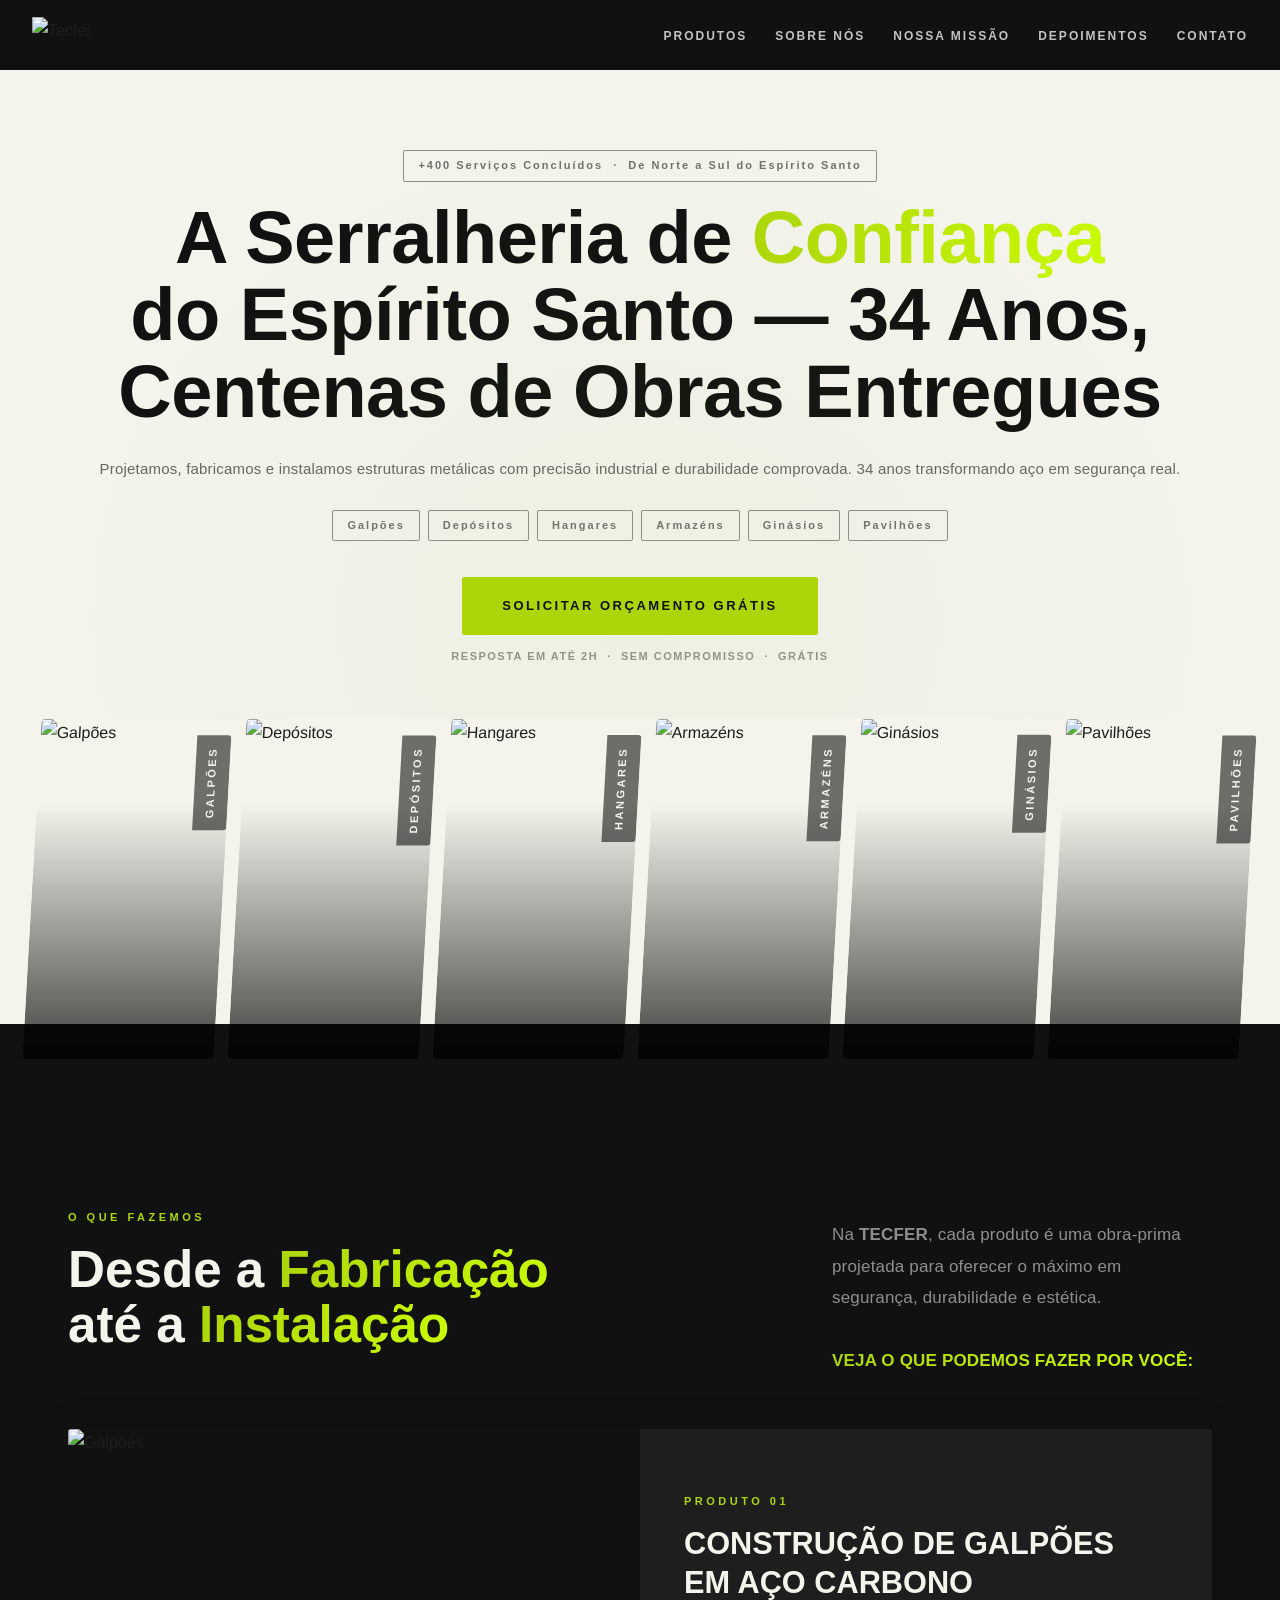
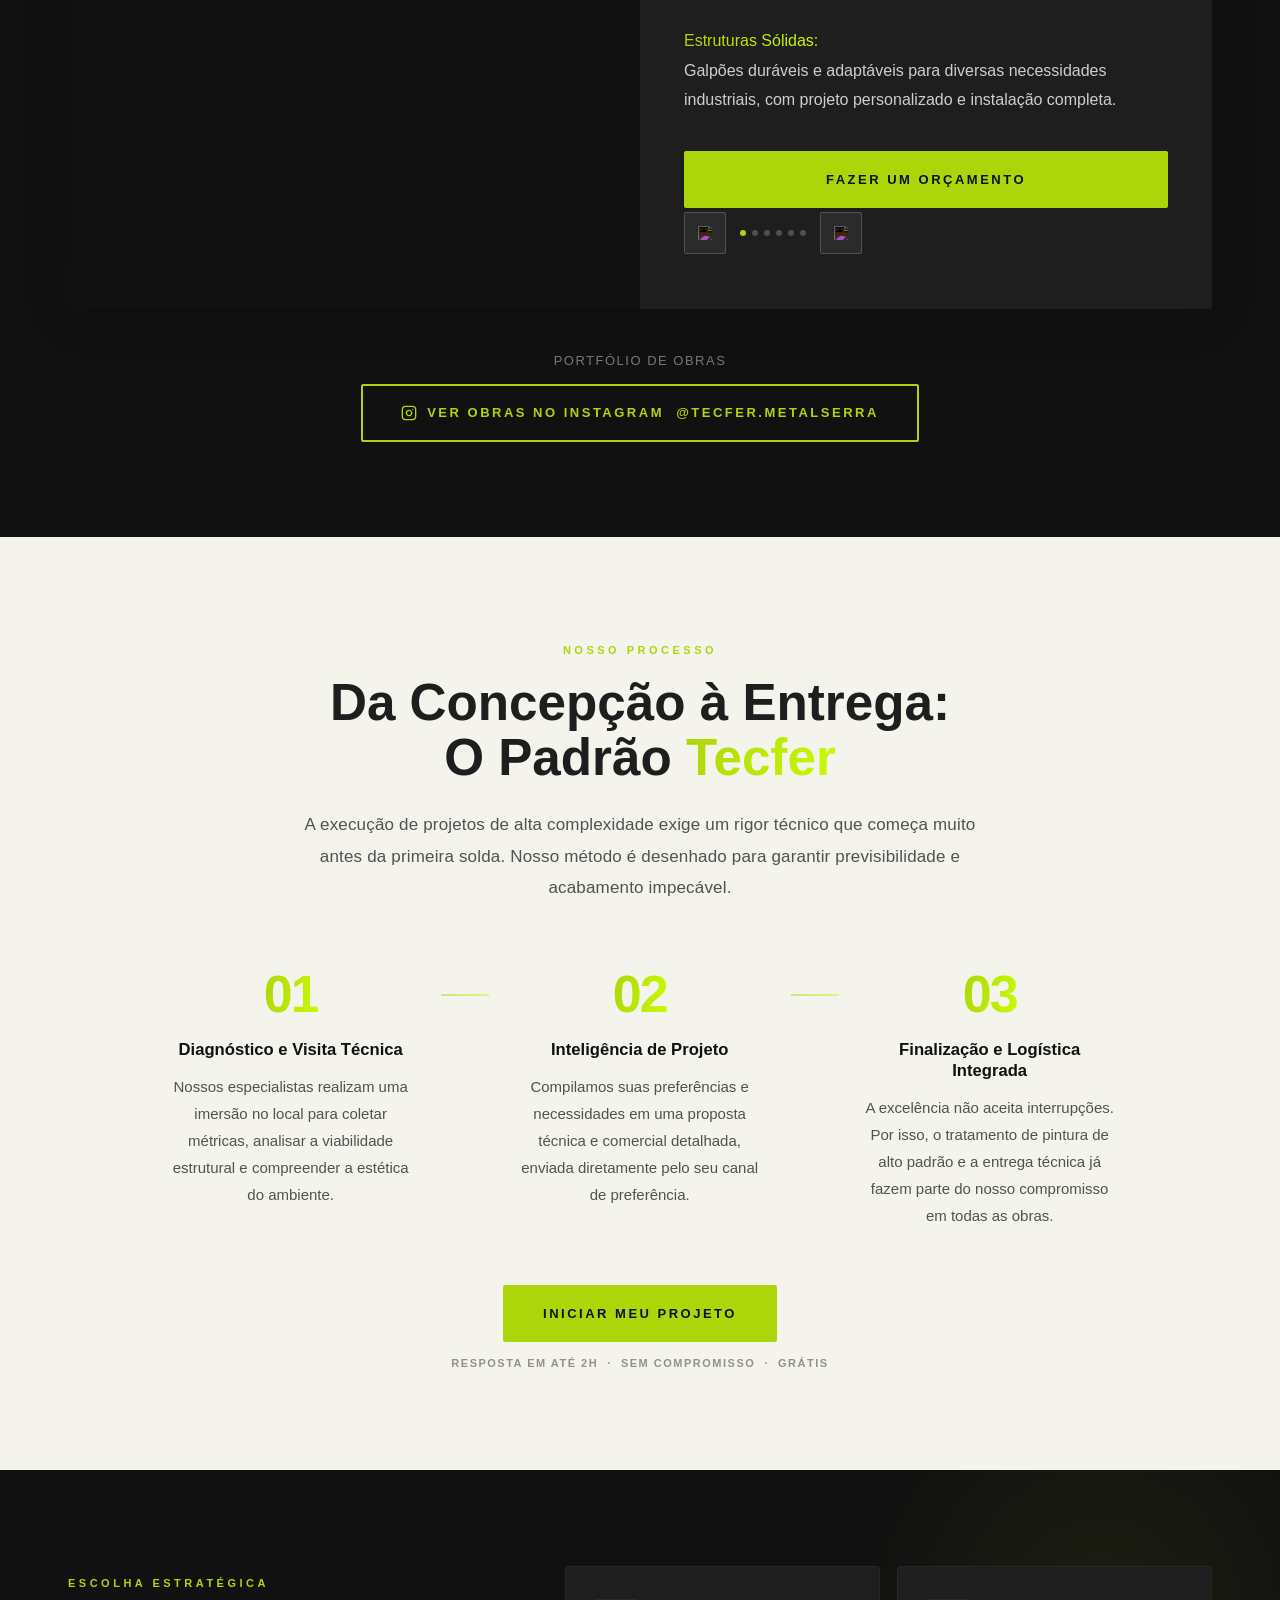
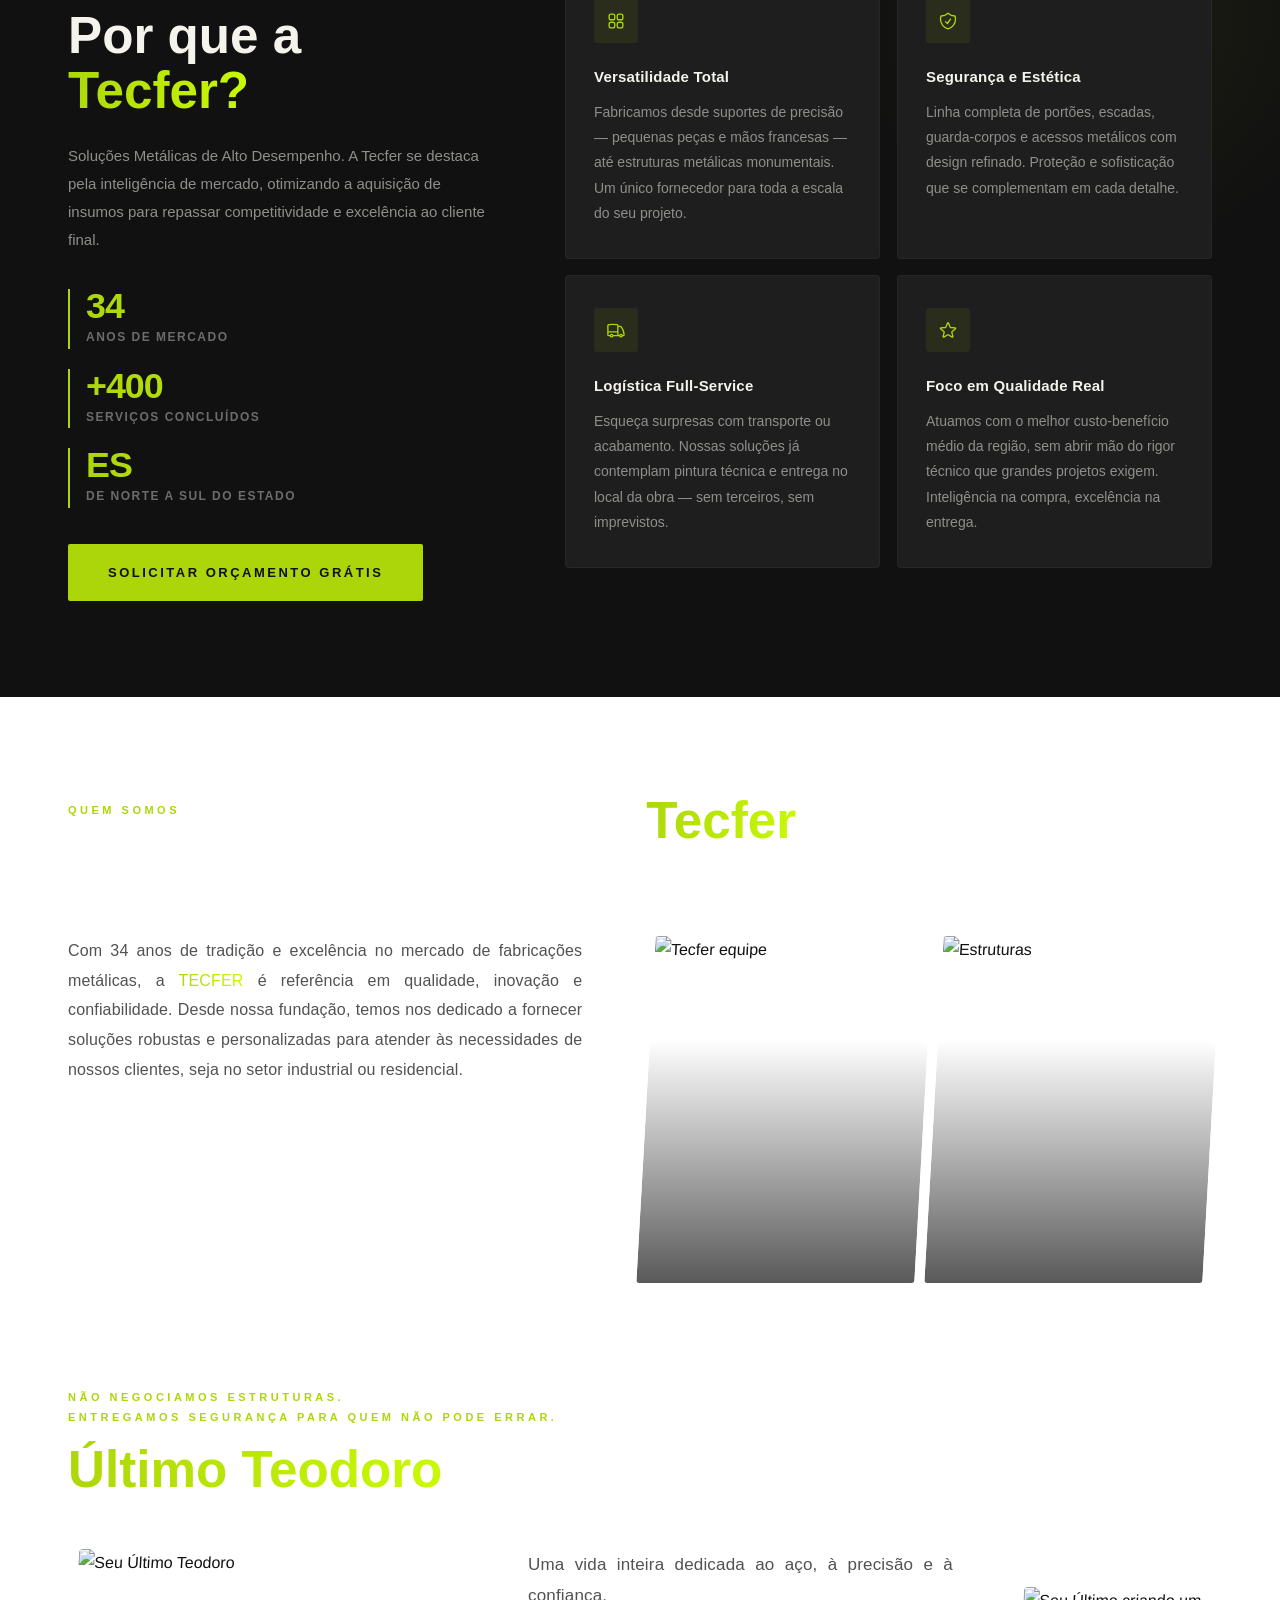
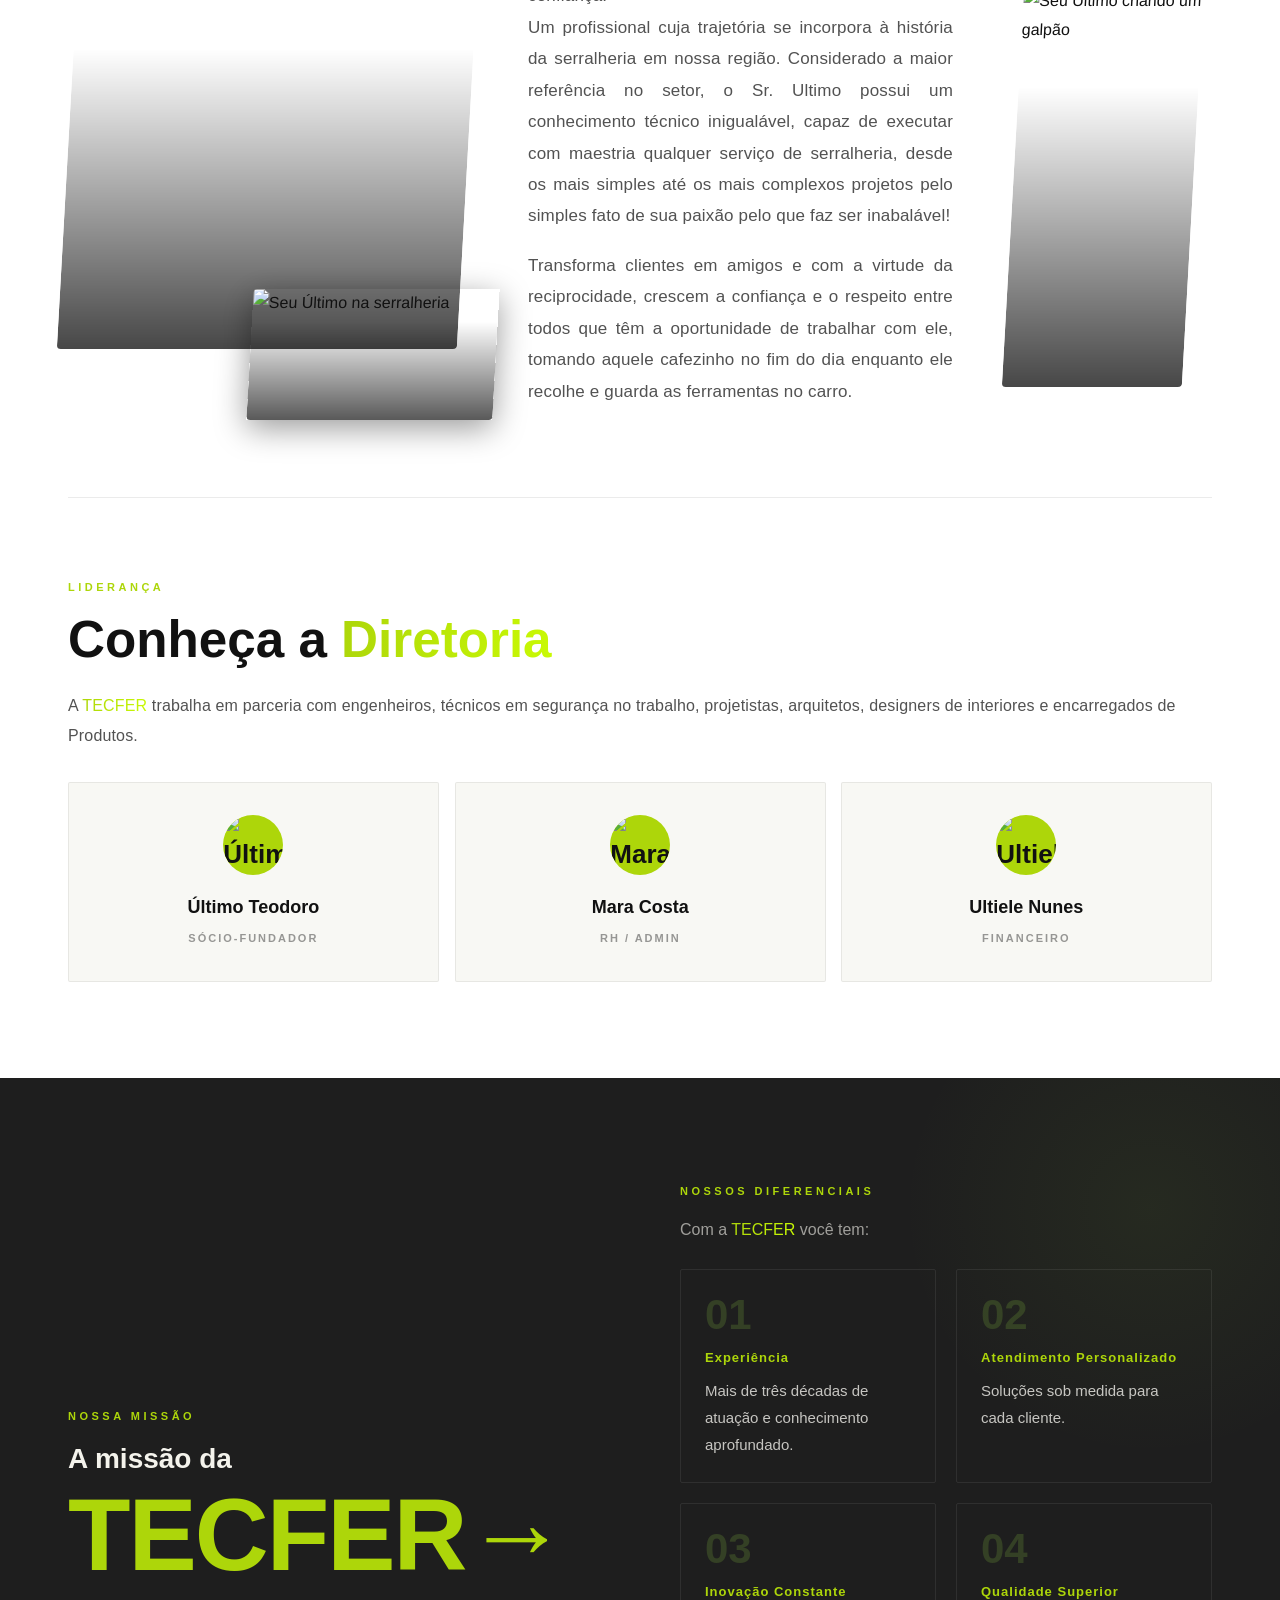
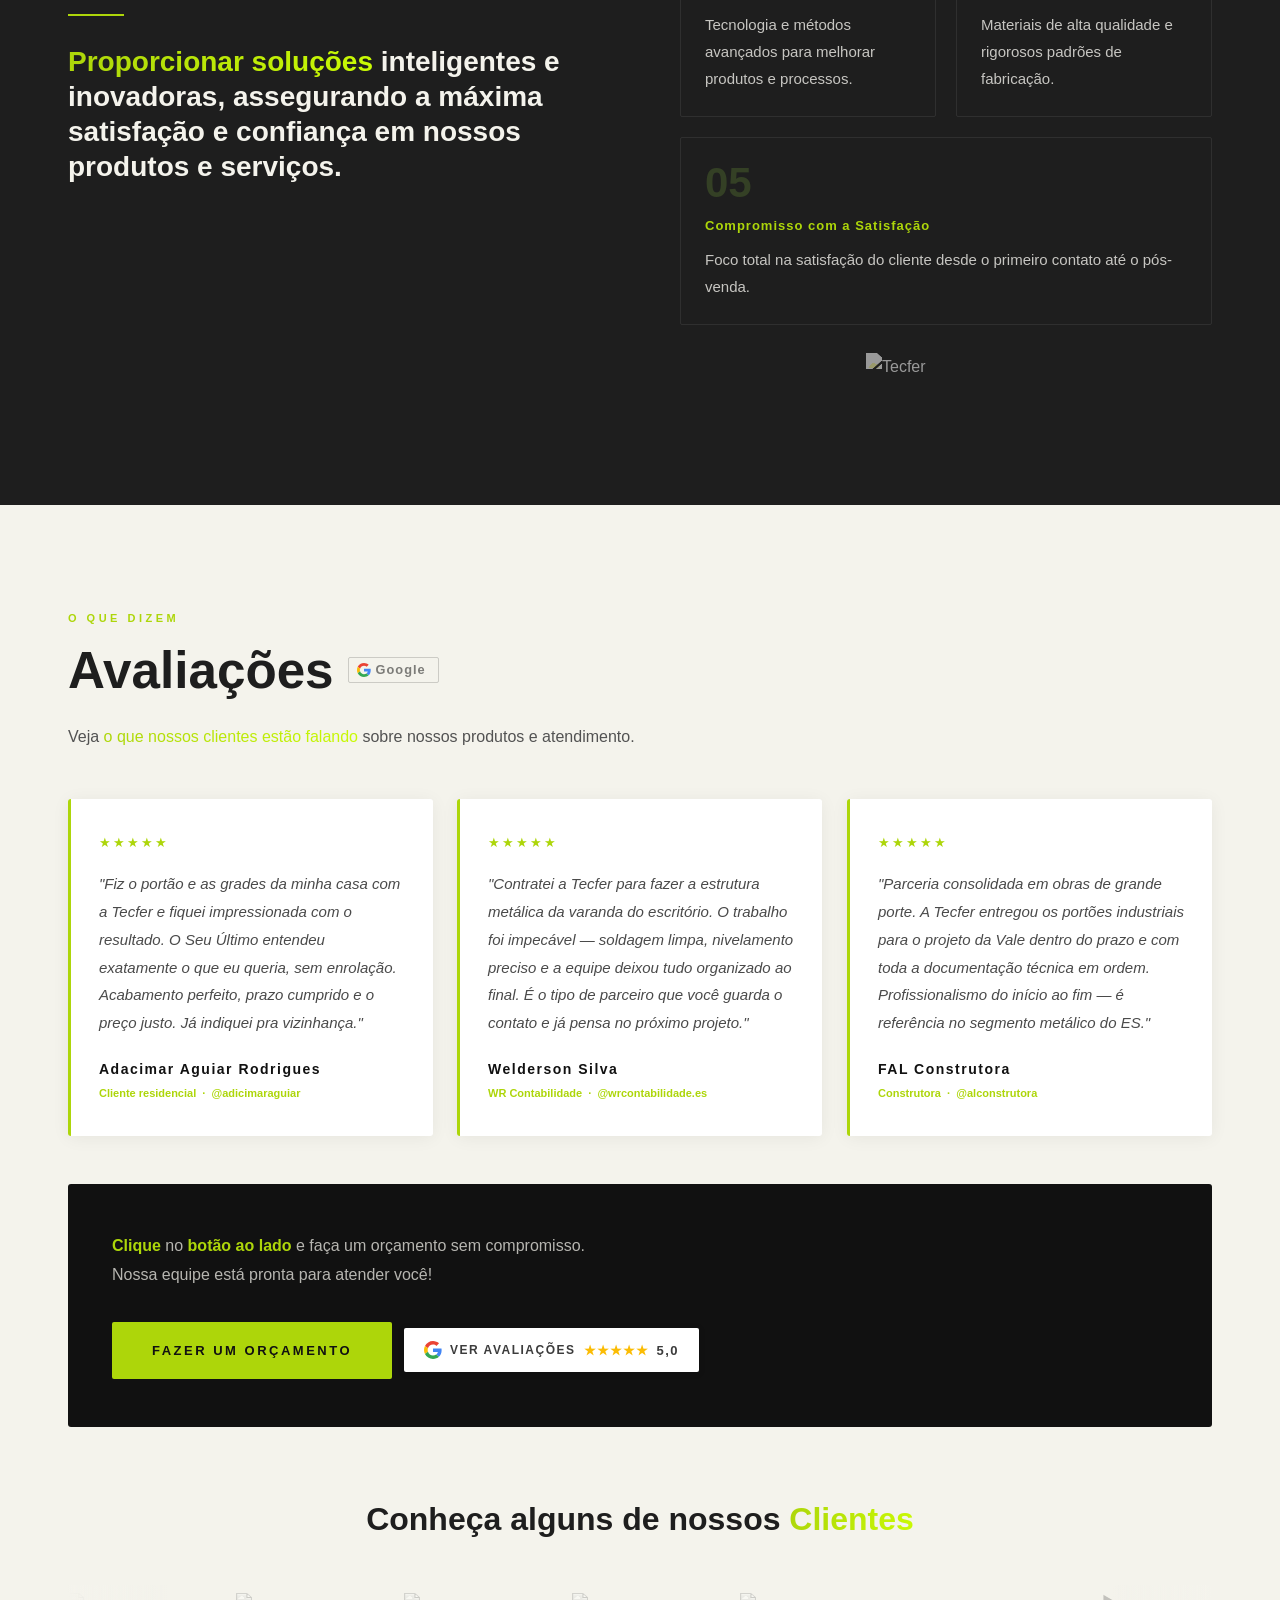
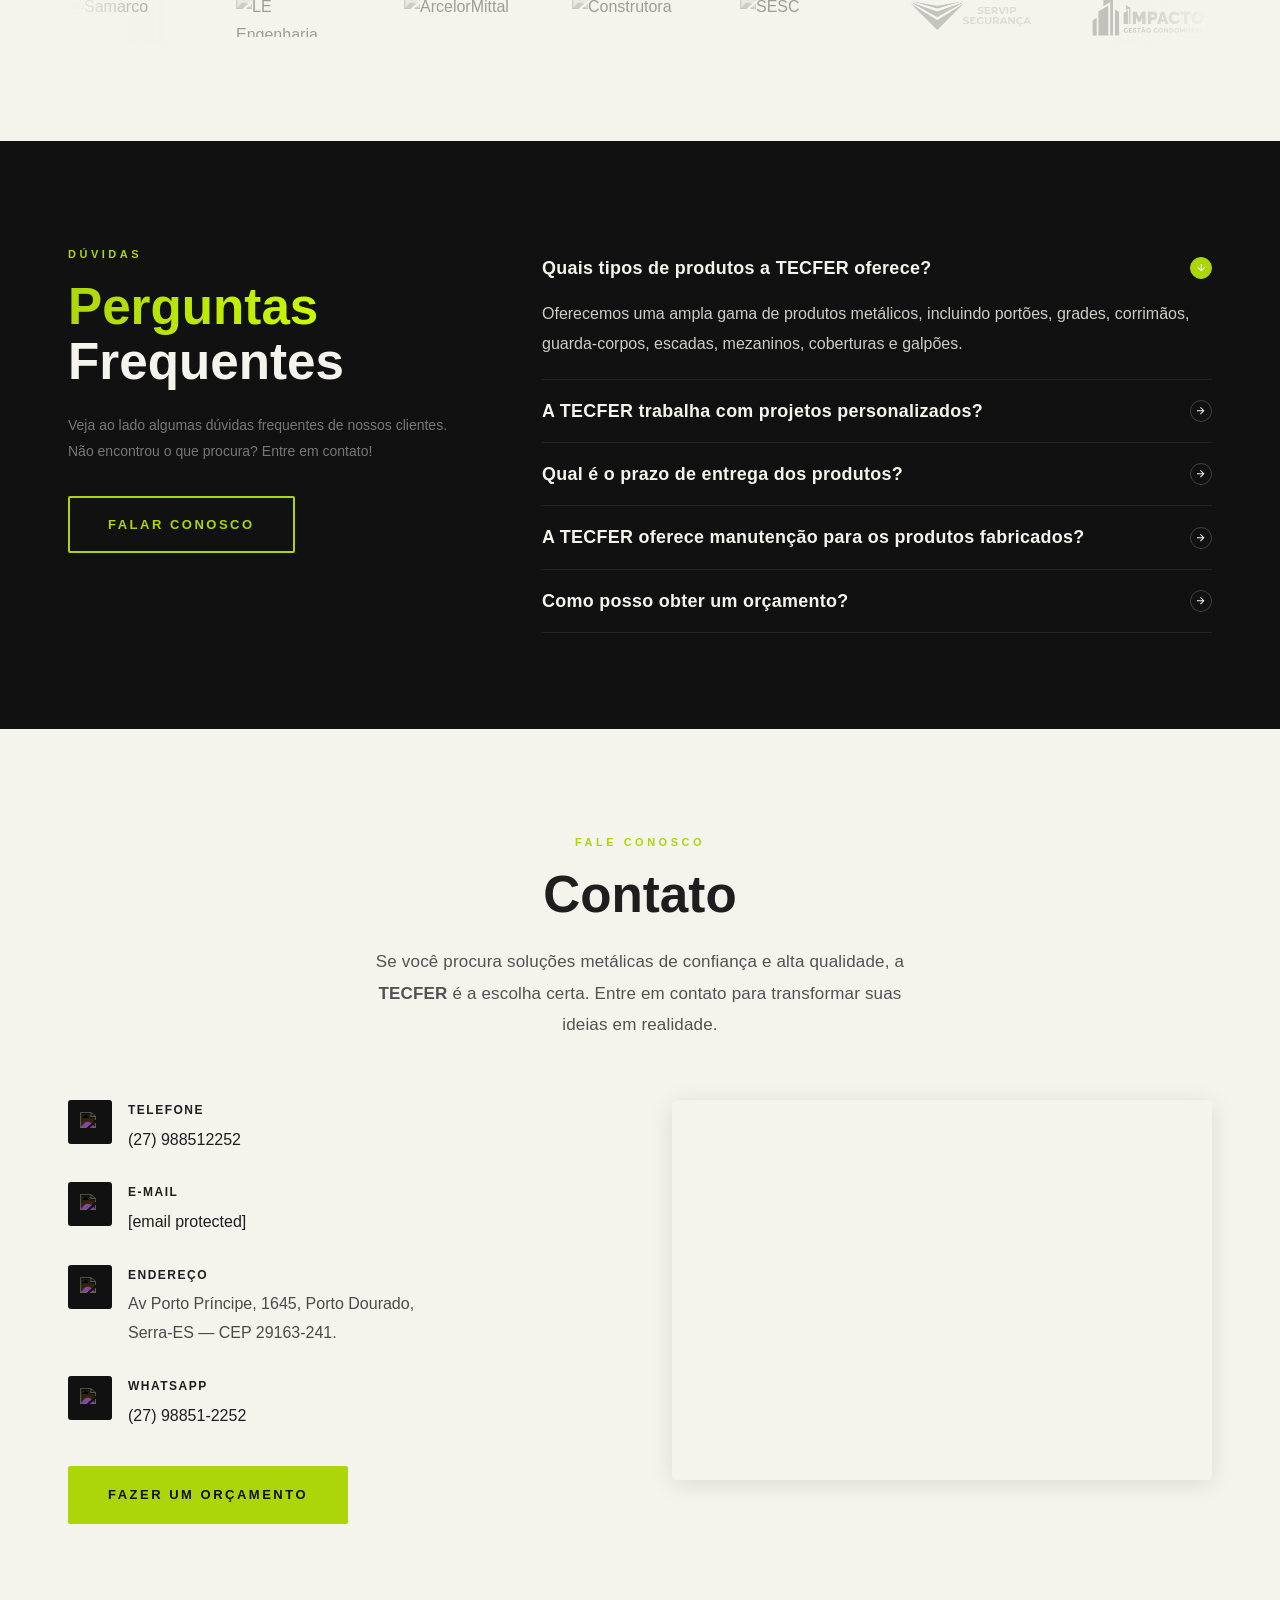
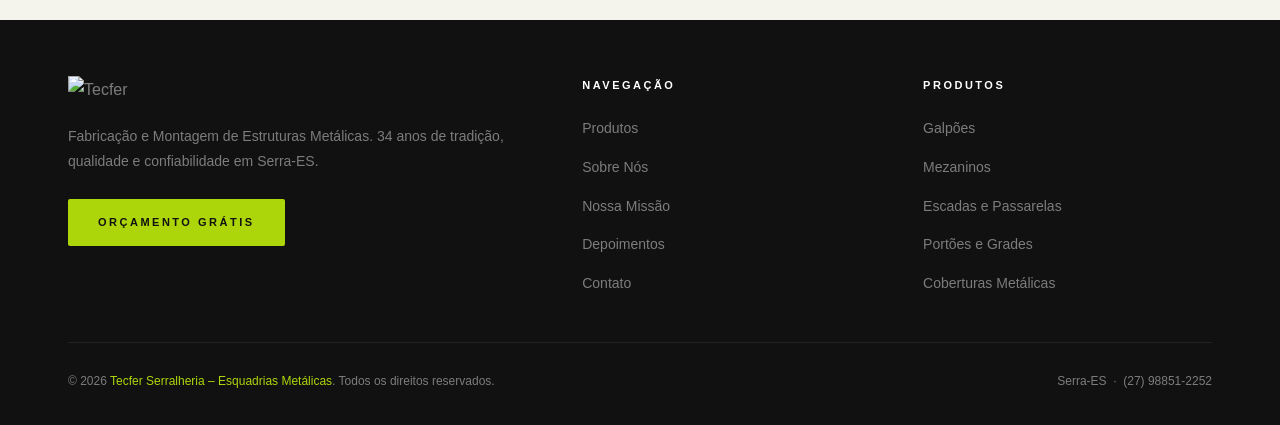
==== index.html @ 44fc13ec "Add files via upload" ====
<!DOCTYPE html>
<html lang="pt-BR">
<head>
  <meta charset="UTF-8" />
  <meta name="viewport" content="width=device-width, initial-scale=1.0" />
  <title>Tecfer Serralheria | Estruturas Metálicas em Serra-ES — 34 Anos de Tradição</title>
  <meta name="description" content="Galpões, mezaninos, escadas e coberturas metálicas em Serra-ES. 34 anos de tradição, fabricação e instalação própria — sem terceiros. Solicite orçamento grátis pelo WhatsApp." />

  <!-- ══ PRELOADS ══════════════════════════════════════════════════════════
       Ordem importa: fontes críticas primeiro, depois imagem do hero.
       Apenas os 3 pesos usados no above-the-fold (hero title + navbar).
  ══════════════════════════════════════════════════════════════════════ -->
  <link rel="preload" as="font" type="font/woff2" href="assets/fonts/Montserrat-Bold.woff2"      crossorigin />
  <link rel="preload" as="font" type="font/woff2" href="assets/fonts/Montserrat-ExtraBold.woff2" crossorigin />
  <link rel="preload" as="font" type="font/woff2" href="assets/fonts/Montserrat-Regular.woff2"   crossorigin />
  <link rel="preload" as="image" href="assets/img/BG-Desktop.webp" />

  <style>
    /* ══ Montserrat — apenas os 6 pesos realmente usados no site ══
       Itálicas e pesos extremos (Thin/BlackItalic etc.) removidos —
       economizam ~400 KiB de download e eliminam requisições desnecessárias.
       font-display:swap  → texto visível imediatamente com fallback.
    ══════════════════════════════════════════════════════════════ */
    @font-face { font-family:'Montserrat'; src:url('assets/fonts/Montserrat-Regular.woff2')   format('woff2'); font-weight:400; font-style:normal;  font-display:swap; }
    @font-face { font-family:'Montserrat'; src:url('assets/fonts/Montserrat-Medium.woff2')    format('woff2'); font-weight:500; font-style:normal;  font-display:swap; }
    @font-face { font-family:'Montserrat'; src:url('assets/fonts/Montserrat-SemiBold.woff2')  format('woff2'); font-weight:600; font-style:normal;  font-display:swap; }
    @font-face { font-family:'Montserrat'; src:url('assets/fonts/Montserrat-Bold.woff2')      format('woff2'); font-weight:700; font-style:normal;  font-display:swap; }
    @font-face { font-family:'Montserrat'; src:url('assets/fonts/Montserrat-ExtraBold.woff2') format('woff2'); font-weight:800; font-style:normal;  font-display:swap; }
    @font-face { font-family:'Montserrat'; src:url('assets/fonts/Montserrat-Black.woff2')     format('woff2'); font-weight:900; font-style:normal;  font-display:swap; }
  </style>

  <style>
  *, *::before, *::after { box-sizing: border-box; margin: 0; padding: 0; }
  :root {
    /* ── Cores ────────────────────────────────── */
    --verde:   #ADD60A;
    --verde-d: #9DC209;
    --verde-g: linear-gradient(100deg, #ADD60A, #C9FA04, #ADD60A, #C9FA04);
    --escuro:  #111111;
    --cinza:   #1E1E1E;
    --claro:   #F4F3EC;
    --branco:  #FFFFFF;

    /* ── Tipografia — famílias ────────────────── */
    --fT: 'Montserrat', sans-serif;
    --fB: 'Montserrat', sans-serif;

    /* ── Tipografia — tamanhos base ───────────── */
    --t-h1-min:   48px;
    --t-h1-max:   74px;
    --t-h2-min:   28px;
    --t-h2-max:   52px;
    --t-h3-min:   18px;
    --t-h3-max:   28px;
    --t-body:     16px;
    --t-small:    13px;
    --t-label:    11px;

    /* ── Tipografia — line-heights ────────────── */
    --lh-heading:  1.08;
    --lh-subhead:  1.25;
    --lh-body:     1.8;
    --lh-body-lg:  1.85;

    /* ── Tipografia — espaçamentos ────────────── */
    --ls-label:   3.5px;
    --ls-btn:     2.5px;
    --ls-nav:     2px;

    /* ── Zona de silêncio ─────────────────────── */
    --gap-label-above:  8px;
    --gap-title-below: 24px;
  }
  html { scroll-behavior: smooth; }
  body { font-family: var(--fB); font-size: var(--t-body); line-height: var(--lh-body); background: var(--claro); color: var(--cinza); overflow-x: hidden; }
  img  { max-width: 100%; display: block; }
  a    { text-decoration: none; color: inherit; }
  .container { width: 100%; max-width: 1200px; margin: 0 auto; padding: 0 28px; }
  .verde {
    background: linear-gradient(100deg, #ADD60A, #C9FA04);
    -webkit-background-clip: text;
    -webkit-text-fill-color: transparent;
    background-clip: text;
    color: transparent;
  }

  /* ══ NAVBAR ══════════════════════════════════════════ */
  #navbar {
    position: fixed; top: 0; left: 0; right: 0; z-index: 1000;
    background: var(--escuro); transition: box-shadow .3s;
  }
  #navbar.scrolled { box-shadow: 0 2px 24px rgba(0,0,0,.55); }
  .nav-inner {
    display: flex; align-items: center; justify-content: space-between;
    height: 70px; padding: 0 32px;
  }
  .nav-logo img { height: 36px; width: auto; }
  nav.nav-links ul { list-style: none; display: flex; gap: 28px; }
  nav.nav-links ul li a {
    font-family: var(--fT); font-size: 12px; font-weight: 700;
    letter-spacing: var(--ls-nav); color: rgba(255,255,255,.75);
    transition: color .2s; text-transform: uppercase;
  }
  nav.nav-links ul li a:hover { color: #ADD60A; }
  .burger { display: none; flex-direction: column; gap: 5px; cursor: pointer; padding: 6px; }
  .burger span { width: 24px; height: 2px; background: var(--branco); border-radius: 2px; transition: .3s; }
  .burger.open span:nth-child(1) { transform: translateY(7px) rotate(45deg); }
  .burger.open span:nth-child(2) { opacity: 0; }
  .burger.open span:nth-child(3) { transform: translateY(-7px) rotate(-45deg); }
  .nav-mobile { display: none; flex-direction: column; background: var(--escuro); padding: 0 32px 24px; }
  .nav-mobile.open { display: flex; }
  .nav-mobile a {
    font-family: var(--fT); font-size: 15px; font-weight: 700;
    letter-spacing: 2px; color: rgba(255,255,255,.75); padding: 14px 0;
    border-bottom: 1px solid rgba(255,255,255,.07); text-transform: uppercase;
  }
  .nav-mobile a:hover { color: #ADD60A; }

  /* ══ BTN ══════════════════════════════════════════════ */
  .btn {
    position: relative;
    display: inline-flex;
    align-items: center;
    justify-content: center;
    text-align: center;
    font-family: var(--fT); font-size: 13px; font-weight: 700;
    letter-spacing: var(--ls-btn); text-transform: uppercase;
    padding: 15px 38px;
    color: var(--escuro);
    border: 2px solid transparent;
    border-radius: 2px;
    cursor: pointer;
    background: var(--verde);
    transition: background .25s ease, color .25s ease, border-color .25s ease, box-shadow .25s ease;
  }
  .btn:hover {
    background: transparent;
    color: var(--verde);
    border-color: var(--verde);
    box-shadow: inset 0 0 0 1px var(--verde);
  }
  .btn-outline {
    background: transparent;
    color: var(--verde);
    border: 2px solid var(--verde);
    box-shadow: none;
  }
  .btn-outline:hover {
    background: var(--verde);
    color: var(--escuro);
    border-color: var(--verde);
    box-shadow: none;
  }

  /* ══ HERO ════════════════════════════════════════════ */
  #hero {
    background-color: var(--claro);
    background-image: url('assets/img/BG-Desktop.webp');
    background-repeat: no-repeat;
    background-position: center top;
    background-size: cover;
    padding-top: 70px;
    display: flex;
    flex-direction: column;
    position: relative;
    isolation: isolate;
  }
  .hero-top {
    display: flex; flex-direction: column; align-items: center; justify-content: center;
    text-align: center; padding: 80px 24px 52px; position: relative; z-index: 1;
    background: transparent;
  }
  .hero-top::before {
    content: ''; position: absolute; inset: 0;
    background: radial-gradient(ellipse at center 85%, rgba(141,198,63,.06) 0%, transparent 65%);
    pointer-events: none;
  }
  .hero-eyebrow {
    font-family: var(--fT);
    font-size: var(--t-label);
    font-weight: 700;
    letter-spacing: var(--ls-label);
    color: var(--verde);
    text-transform: uppercase;
    margin-top: var(--gap-label-above);
    margin-bottom: 18px;
  }
  .hero-title {
    font-family: var(--fT);
    font-size: clamp(var(--t-h1-min), 6vw, var(--t-h1-max));
    font-weight: 700;
    line-height: 1.04;
    color: var(--escuro);
    margin-bottom: 24px;
    letter-spacing: -0.5px;
  }
  .hero-title b { font-weight: 900; }
  .hero-sub {
    font-family: var(--fT);
    font-size: 15px;
    font-weight: 500;
    color: rgba(26,26,26,.65);
    margin-bottom: 28px;
    letter-spacing: 0.2px;
  }
  .hero-micro {
    font-family: var(--fT);
    font-size: 11px;
    font-weight: 600;
    letter-spacing: 1.5px;
    color: rgba(26,26,26,.45);
    text-transform: uppercase;
    margin-top: 12px;
  }
  .hero-tags { display: flex; flex-wrap: wrap; justify-content: center; gap: 8px; margin-bottom: 36px; }
  .hero-tags span {
    font-family: var(--fT); font-size: 11px; font-weight: 600; letter-spacing: 2px;
    color: rgba(26,26,26,.60); padding: 5px 14px; border: 1px solid rgba(26,26,26,.47); border-radius: 2px;
  }

  /* ── Hero Grid ── */
  .hero-grid {
    display: flex;
    flex-direction: row;
    gap: 14px;
    flex: 1;
    padding: 0 32px 0;
    align-items: stretch;
    overflow: visible;
    position: relative;
    z-index: 5;
    margin-bottom: -130px;
  }
  .hero-cell {
    position: relative;
    overflow: visible;
    cursor: pointer;
    border-radius: 3px;
    flex: 1;
    min-height: 320px;
    transition: flex 0.45s cubic-bezier(0.4, 0, 0.2, 1);
    z-index: 1;
    transform: skewX(-3.2deg);
  }
  .hero-cell:hover {
    flex: 1.16;
    z-index: 10;
  }
  .hero-cell-inner {
    position: relative;
    overflow: hidden;
    border-radius: 4px;
    width: 100%;
    height: 100%;
    min-height: 320px;
  }
  .hero-cell-inner::after {
    content: ''; position: absolute; inset: 0;
    background: linear-gradient(180deg, transparent 25%, rgba(0,0,0,.72) 100%);
    transition: background .35s;
    z-index: 1;
  }
  .hero-cell:hover .hero-cell-inner::after {
    background: linear-gradient(180deg, transparent 0%, rgba(0,0,0,.35) 100%);
  }
  .hero-cell img {
    width: 100%;
    height: 100%;
    min-height: 320px;
    aspect-ratio: 9 / 16;
    object-fit: cover;
    display: block;
    transform-origin: center center;
  }
  .hero-cell-label {
    position: absolute;
    top: 16px; right: 0;
    z-index: 2;
    font-family: var(--fT); font-size: 11px; font-weight: 800;
    letter-spacing: 2.5px; color: var(--claro);
    writing-mode: vertical-rl;
    text-orientation: mixed;
    transform: rotate(180deg);
    padding: 12px 7px;
    background: rgba(0,0,0,.55);
    border-radius: 3px 0 0 3px;
    transition: background .25s, color .25s;
    text-transform: uppercase;
  }
  .hero-cell:hover .hero-cell-label {
    background: var(--verde);
    color: var(--escuro);
  }

  /* ══ SECTION COMMONS ════════════════════════════════ */
  section { padding: 96px 0; }
  .s-label {
    display: block;
    font-family: var(--fT);
    font-size: var(--t-label);
    font-weight: 700;
    letter-spacing: var(--ls-label);
    color: #ADD60A;
    text-transform: uppercase;
    margin-top: var(--gap-label-above);
    margin-bottom: 14px;
  }
  .s-title {
    font-family: var(--fT);
    font-size: clamp(var(--t-h2-min), 4vw, var(--t-h2-max));
    font-weight: 700;
    line-height: var(--lh-heading);
    margin-bottom: var(--gap-title-below);
  }
  .s-text {
    font-size: var(--t-body);
    line-height: var(--lh-body-lg);
    color: #525252;
  }

  /* ══ PRODUTOS ════════════════════════════════════════ */
  #produtos { background: var(--escuro); overflow: visible; padding-top: 176px; }
  .produtos-header { display: flex; align-items: flex-end; justify-content: space-between; gap: 32px; margin-bottom: 52px; flex-wrap: wrap; }
  #produtos .s-title { color: var(--claro); }
  #produtos .s-text  { color: rgba(246,245,239,.55); }
  .carousel-outer { overflow: hidden; border-radius: 3px; box-shadow: 0 8px 48px rgba(0,0,0,.13); }
  .carousel-track { display: flex; transition: transform .52s cubic-bezier(.25,.46,.45,.94); will-change: transform; }
  .c-slide { min-width: 100%; display: grid; grid-template-columns: 1fr 1fr; }
  .c-img   { position: relative; height: 480px; overflow: hidden; }
  .c-img img { width: 100%; height: 100%; object-fit: cover; }
  .c-info  { background: var(--cinza); padding: 52px 44px; display: flex; flex-direction: column; justify-content: center; }
  .c-eyebrow { font-family: var(--fT); font-size: var(--t-label); font-weight: 700; letter-spacing: var(--ls-label); color: var(--verde); text-transform: uppercase; margin-top: var(--gap-label-above); margin-bottom: 14px; }
  .c-info h2 { font-family: var(--fT); font-size: clamp(22px,2.4vw,32px); font-weight: 700; line-height: var(--lh-subhead); color: var(--claro); margin-bottom: var(--gap-title-below); }
  .c-info p  { font-size: var(--t-body); line-height: var(--lh-body-lg); color: rgba(246,245,239,.82); margin-bottom: 36px; }
  .c-controls { display: flex; align-items: center; gap: 14px; margin-top: 4px; }
  .c-btn {
    width: 42px; height: 42px; border: 1px solid rgba(255,255,255,.18);
    border-radius: 2px; background: rgba(255,255,255,.06);
    cursor: pointer; display: flex; align-items: center; justify-content: center;
    transition: background .2s, border-color .2s;
  }
  .c-btn:hover { background: var(--verde); border-color: var(--verde); }
  .c-btn img { width: 14px; height: 14px; filter: invert(1); }
  .c-btn:hover img { filter: invert(0); }
  .c-dots { display: flex; gap: 6px; }
  .c-dot  { width: 6px; height: 6px; border-radius: 50%; background: rgba(255,255,255,.22); cursor: pointer; transition: background .3s; border: none; padding: 0; }
  .c-dot.on { background: var(--verde); }

  /* ══ COMO FUNCIONA ══════════════════════════════════ */
  #como-funciona {
    background-color: var(--claro);
    background-image: url('assets/img/BG-333.svg');
    background-repeat: no-repeat;
    background-position: center center;
    background-size: cover;
  }
  .cf-steps {
    display: flex;
    flex-direction: row;
    align-items: flex-start;
    justify-content: center;
    gap: 0;
    max-width: 1000px;
    margin: 0 auto;
  }
  .cf-step {
    flex: 1;
    display: flex;
    flex-direction: column;
    align-items: center;
    text-align: center;
    padding: 0 24px;
  }
  .cf-num {
    font-family: var(--fT);
    font-size: 52px;
    font-weight: 900;
    line-height: 1;
    letter-spacing: -2px;
    background: linear-gradient(100deg, #ADD60A, #C9FA04);
    -webkit-background-clip: text;
    -webkit-text-fill-color: transparent;
    background-clip: text;
    margin-bottom: 20px;
  }
  .cf-title {
    font-family: var(--fT);
    font-size: clamp(15px, 1.3vw, 18px);
    font-weight: 700;
    color: var(--escuro);
    margin-bottom: 12px;
    line-height: var(--lh-subhead);
  }
  .cf-text {
    font-size: 15px;
    line-height: var(--lh-body);
    color: #525252;
  }
  .cf-connector {
    flex-shrink: 0;
    width: 48px;
    height: 2px;
    background: linear-gradient(90deg, #ADD60A, #C9FA04);
    margin-top: 26px;
    opacity: .5;
  }
  @media (max-width: 768px) {
    .cf-steps { flex-direction: column; align-items: stretch; gap: 0; }
    .cf-step { flex-direction: row; text-align: left; padding: 0 0 40px; align-items: flex-start; gap: 20px; }
    .cf-num { font-size: 38px; flex-shrink: 0; margin-bottom: 0; }
    .cf-connector { width: 2px; height: 32px; margin: 0 0 0 19px; }
  }

  /* ══ POR QUE A TECFER ═══════════════════════════════ */
  #por-que {
    background-color: var(--escuro);
    position: relative;
    overflow: hidden;
    isolation: isolate;
  }
  #por-que::before {
    content: '';
    position: absolute;
    top: -120px; right: -80px;
    width: 520px; height: 520px;
    background: radial-gradient(ellipse at center, rgba(173,214,10,.07) 0%, transparent 68%);
    pointer-events: none;
  }
  #por-que > .container { position: relative; z-index: 1; }
  .pq-layout {
    display: grid;
    grid-template-columns: 1fr 1.55fr;
    gap: 80px;
    align-items: start;
  }
  .pq-intro { position: sticky; top: 100px; }
  .pq-intro .s-label { color: var(--verde); }
  .pq-intro .s-title { color: var(--claro); }
  .pq-lead {
    font-size: 15px;
    line-height: var(--lh-body-lg);
    color: rgba(246,245,239,.55);
    margin-bottom: 36px;
  }
  .pq-stat-row {
    display: flex;
    flex-direction: column;
    gap: 20px;
    margin-bottom: 36px;
  }
  .pq-stat {
    display: flex;
    flex-direction: column;
    gap: 2px;
    padding-left: 16px;
    border-left: 2px solid var(--verde);
  }
  .pq-stat strong {
    font-family: var(--fT);
    font-size: clamp(28px, 2.8vw, 38px);
    font-weight: 900;
    letter-spacing: -1px;
    line-height: 1;
    background: linear-gradient(100deg, #ADD60A, #C9FA04);
    -webkit-background-clip: text;
    -webkit-text-fill-color: transparent;
    background-clip: text;
  }
  .pq-stat span {
    font-size: 12px;
    font-weight: 600;
    letter-spacing: 1.5px;
    text-transform: uppercase;
    color: rgba(246,245,239,.40);
  }
  .pq-grid {
    display: grid;
    grid-template-columns: 1fr 1fr;
    gap: 16px;
  }
  .pq-card {
    background: var(--cinza);
    border-radius: 4px;
    padding: 32px 28px;
    border: 1px solid rgba(255,255,255,.04);
    position: relative;
    overflow: hidden;
    transition: transform .3s ease, border-color .3s ease, box-shadow .3s ease;
  }
  .pq-card::after {
    content: '';
    position: absolute;
    bottom: 0; left: 0; right: 0;
    height: 2px;
    background: linear-gradient(90deg, #ADD60A, #C9FA04);
    transform: scaleX(0);
    transform-origin: left;
    transition: transform .35s ease;
  }
  .pq-card:hover {
    transform: translateY(-4px);
    border-color: rgba(173,214,10,.18);
    box-shadow: 0 12px 40px rgba(0,0,0,.35);
  }
  .pq-card:hover::after { transform: scaleX(1); }
  .pq-icon {
    width: 44px; height: 44px;
    background: rgba(173,214,10,.08);
    border-radius: 3px;
    display: flex; align-items: center; justify-content: center;
    margin-bottom: 20px;
  }
  .pq-icon svg { width: 20px; height: 20px; stroke: #ADD60A; }
  .pq-card-title {
    font-family: var(--fT);
    font-size: 15px;
    font-weight: 700;
    color: var(--claro);
    margin-bottom: 10px;
    letter-spacing: .2px;
  }
  .pq-card-text {
    font-size: 14px;
    line-height: var(--lh-body);
    color: rgba(246,245,239,.52);
  }
  @media (max-width: 1024px) {
    .pq-layout { grid-template-columns: 1fr; gap: 56px; }
    .pq-intro { position: static; }
    .pq-stat-row { flex-direction: row; flex-wrap: wrap; gap: 28px 48px; }
  }
  @media (max-width: 640px) {
    .pq-grid { grid-template-columns: 1fr; }
    .pq-stat-row { flex-direction: column; gap: 20px; }
  }

  /* ══ SOBRE NÓS ════════════════════════════════════════ */
  #sobre-nos {
    background-color: #FFFFFF;
    background-image: url('assets/img/BG-333.svg');
    background-repeat: no-repeat;
    background-position: center center;
    background-size: cover;
    color: var(--escuro);
    position: relative;
    isolation: isolate;
  }
  #sobre-nos > .container { position: relative; z-index: 1; }
  #sobre-nos .s-text  { font-size: var(--t-body); line-height: var(--lh-body-lg); color: #525252; }
  #sobre-nos .s-title { color: var(--escuro); }
  #sobre-nos .s-label { color: var(--verde); }
  .sobre-grid { display: flex; flex-direction: column; gap: 96px; }
  .sobre-col-tecfer {
    display: grid;
    grid-template-columns: 1fr 1.1fr;
    gap: 64px;
    align-items: start;
  }
  .sobre-col-tecfer .sobre-fotos { margin-top: 0; align-self: start; }
  .sobre-col-tecfer .s-text { text-align: justify; }
  .sobre-col-teodoro { display: grid; grid-template-columns: auto 1fr; gap: 0 64px; align-items: start; }
  .sobre-col-teodoro-text { grid-column: 1 / -1; }
  .sobre-col-teodoro .teodoro-inner { grid-column: 1 / -1; }
  .sobre-col-tecfer .s-text { margin-bottom: 32px; }
  .sobre-fotos { display: flex; gap: 10px; overflow: visible; margin-top: 28px; align-items: stretch; }
  .sobre-foto {
    position: relative; flex: 1; overflow: visible; border-radius: 3px;
    cursor: pointer; transform: skewX(-3.2deg);
    transition: flex 0.45s cubic-bezier(0.4,0,0.2,1); z-index: 1;
  }
  .sobre-foto:hover { flex: 1.16; z-index: 5; }
  .sobre-foto-inner { position: relative; overflow: hidden; border-radius: 3px; width: 100%; }
  .sobre-foto-inner::after {
    content: ''; position: absolute; inset: 0;
    background: linear-gradient(180deg, transparent 30%, rgba(0,0,0,.65) 100%);
    transition: background .35s; z-index: 1;
  }
  .sobre-foto:hover .sobre-foto-inner::after { background: linear-gradient(180deg, transparent 0%, rgba(0,0,0,.30) 100%); }
  .sobre-foto img { width: 100%; height: auto; aspect-ratio: 4 / 5; object-fit: cover; display: block; }

  /* ══ TEODORO ════════════════════════════════════════ */
  .teodoro-inner {
    display: grid;
    grid-template-columns: 400px 60px 425px 60px 180px;
    grid-template-rows: auto;
    align-items: start;
    margin-top: 28px;
    overflow: visible;
  }
  .t-foto-col-left { grid-column: 1 / 2; position: relative; padding-bottom: 60px; }
  .t-content { grid-column: 3 / 4; align-self: center; width: 100%; }
  .t-foto-col-right { grid-column: 5 / 6; align-self: center; width: 180px; }
  .t-foto-main { position: relative; overflow: visible; border-radius: 3px; cursor: default; transform: skewX(-3.2deg); z-index: 2; }
  .t-foto-main-inner { position: relative; overflow: hidden; border-radius: 4px; }
  .t-foto-main-inner::after {
    content: ''; position: absolute; inset: 0;
    background: linear-gradient(180deg, transparent 25%, rgba(0,0,0,.72) 100%);
    pointer-events: none; z-index: 1; transition: background .35s;
  }
  .t-foto-main:hover .t-foto-main-inner::after { background: linear-gradient(180deg, transparent 0%, rgba(0,0,0,.35) 100%); }
  .t-foto-main img { width: 100%; height: 400px; object-fit: cover; object-position: top center; display: block; transform-origin: center center; }
  .t-foto-overlay {
    position: absolute; top: 340px; right: -28px; width: 246px;
    z-index: 10; transform: skewX(-3.2deg); overflow: visible; box-shadow: 0 8px 32px rgba(0,0,0,.40);
  }
  .t-foto-overlay-inner { position: relative; overflow: hidden; border-radius: 4px; }
  .t-foto-overlay-inner::after {
    content: ''; position: absolute; inset: 0;
    background: linear-gradient(180deg, transparent 25%, rgba(0,0,0,.65) 100%);
    pointer-events: none; z-index: 1; transition: background .35s;
  }
  .t-foto-overlay:hover .t-foto-overlay-inner::after { background: linear-gradient(180deg, transparent 0%, rgba(0,0,0,.30) 100%); }
  .t-foto-overlay img { width: 100%; height: 131px; object-fit: cover; display: block; transform-origin: center center; }
  .t-foto-side { position: relative; overflow: visible; border-radius: 3px; transform: skewX(-3.2deg); z-index: 1; }
  .t-foto-side-inner { position: relative; overflow: hidden; border-radius: 4px; }
  .t-foto-side-inner::after {
    content: ''; position: absolute; inset: 0;
    background: linear-gradient(180deg, transparent 25%, rgba(0,0,0,.72) 100%);
    pointer-events: none; z-index: 1; transition: background .35s;
  }
  .t-foto-side:hover .t-foto-side-inner::after { background: linear-gradient(180deg, transparent 0%, rgba(0,0,0,.35) 100%); }
  .t-foto-side img { width: 100%; height: 400px; object-fit: cover; object-position: center top; display: block; transform-origin: center center; }

  @media (max-width: 1100px) {
    .teodoro-inner { grid-template-columns: 26% 40px 1fr 40px 12%; }
    .t-foto-col-right { display: none; }
    .t-foto-main img { height: auto; min-height: unset; aspect-ratio: 3/4; }
    .t-foto-overlay { width: 180px; right: -20px; top: 260px; }
    .t-foto-overlay img { height: 96px; }
  }
  @media (max-width: 900px) {
    .teodoro-inner { grid-template-columns: 38% 32px 1fr; }
    .t-foto-col-right { display: none; }
    .t-content { grid-column: 3 / 4; }
    .t-foto-main img { height: auto; min-height: 300px; aspect-ratio: 3/4; }
    .t-foto-overlay { width: 150px; top: auto; bottom: -40px; right: -16px; }
    .t-foto-overlay img { height: 80px; }
  }
  @media (max-width: 640px) {
    .sobre-fotos { overflow: hidden; }
    .teodoro-inner { display: flex; flex-direction: column; gap: 24px; }
    .t-foto-col-left { width: 100%; padding-bottom: 0; }
    .t-foto-col-right { display: none; }
    .t-foto-main { transform: none; }
    .t-foto-main img { height: auto; min-height: unset; aspect-ratio: 3/4; width: 100%; }
    .t-foto-overlay { display: none; }
    .t-content { width: 100%; }
    .t-content p { text-align: justify; }
  }
  .t-content p  { font-size: 14px; line-height: var(--lh-body); color: #525252; margin-bottom: 14px; text-align: justify; }
  .t-content p.body-17 { font-size: 17px; line-height: 1.85; margin-bottom: 18px; text-align: justify; }
  @media (max-width: 768px) { .t-content p.body-17 { font-size: 16px; line-height: 1.82; } }
  @media (max-width: 480px) { .t-content p.body-17 { font-size: 15px; line-height: 1.78; } }
  .t-content .adeus {
    background: linear-gradient(100deg, #ADD60A, #C9FA04);
    -webkit-background-clip: text; -webkit-text-fill-color: transparent;
    background-clip: text; color: transparent;
    font-style: italic; font-weight: 600; margin-top: 18px;
  }

  /* Diretoria */
  .diretoria-wrap { padding-top: 72px; margin-top: 72px; border-top: 1px solid rgba(0,0,0,.08); }
  .diretoria-grid { display: grid; grid-template-columns: repeat(3,1fr); gap: 16px; margin-top: 32px; }
  .dir-card {
    background: #F8F8F4; border: 1px solid rgba(0,0,0,.07);
    border-radius: 2px; padding: 32px 24px; text-align: center;
    transition: border-color .3s, transform .3s;
  }
  .dir-card:hover { border-color: var(--verde); transform: translateY(-4px); }
  .dir-avatar {
    width: 60px; height: 60px; border-radius: 50%; background: var(--verde);
    display: flex; align-items: center; justify-content: center; margin: 0 auto 16px;
    font-family: var(--fT); font-size: 26px; font-weight: 900; color: var(--escuro);
    overflow: hidden; flex-shrink: 0;
  }
  .dir-avatar img { width: 60px; height: 60px; border-radius: 50%; object-fit: cover; object-position: center top; display: block; }
  @media (max-width: 480px) { .dir-avatar, .dir-avatar img { width: 54px; height: 54px; } }
  .dir-card h3 { font-family: var(--fT); font-size: 18px; font-weight: 700; color: var(--escuro); margin-bottom: 6px; }
  .dir-card p  { font-size: var(--t-label); font-weight: 600; letter-spacing: 2px; color: rgba(30,30,30,.45); text-transform: uppercase; }

  /* ══ MISSÃO ══════════════════════════════════════════ */
  #missao {
    background-color: var(--cinza);
    color: var(--claro);
    position: relative;
    overflow: hidden;
    isolation: isolate;
  }
  #missao::before {
    content: ''; position: absolute; right: -120px; top: -120px;
    width: 500px; height: 500px; border-radius: 50%;
    background: radial-gradient(circle, rgba(141,198,63,.07) 0%, transparent 70%);
    pointer-events: none; z-index: 0;
  }
  #missao > .container { position: relative; z-index: 1; }
  .missao-grid    { display: grid; grid-template-columns: 1fr 1fr; gap: 80px; align-items: center; }
  .missao-stmt    { font-family: var(--fT); font-size: clamp(var(--t-h3-min),2.6vw,var(--t-h3-max)); font-weight: 600; line-height: var(--lh-subhead); color: var(--claro); }
  .missao-big     { font-family: var(--fT); font-size: clamp(56px,8vw,104px); font-weight: 900; letter-spacing: -2px; color: var(--verde); line-height: 1; display: block; margin: 8px 0; }
  .missao-divider { width: 56px; height: 2px; background: var(--verde); margin: 28px 0; }
  .dif-grid { display: grid; grid-template-columns: 1fr 1fr; gap: 20px; }
  .dif-card { padding: 24px; border: 1px solid rgba(255,255,255,.08); border-radius: 2px; transition: border-color .3s; }
  .dif-card:hover { border-color: var(--verde); }
  .dif-card.full  { grid-column: span 2; }
  .dif-num { font-family: var(--fT); font-size: clamp(32px,3.5vw,42px); font-weight: 900; color: rgba(141,198,63,.20); line-height: 1; margin-bottom: 10px; }
  .dif-card h4 { font-family: var(--fT); font-size: 13px; font-weight: 700; color: var(--verde); letter-spacing: 1px; margin-bottom: 8px; }
  .dif-card p  { font-size: 15px; line-height: var(--lh-body); color: rgba(246,245,239,.78); }
  .missao-logo { display: flex; justify-content: center; margin-top: 28px; }
  .missao-logo img { height: 56px; width: auto; opacity: .55; filter: brightness(3); }

  /* ══ DEPOIMENTOS ════════════════════════════════════ */
  #depoimentos {
    background-color: var(--claro);
    background-image: url('assets/img/BG-333.svg');
    background-repeat: no-repeat;
    background-position: center top;
    background-size: cover;
    position: relative;
    isolation: isolate;
  }
  #depoimentos > .container { position: relative; z-index: 1; }
  .depo-grid { display: grid; grid-template-columns: repeat(3,1fr); gap: 24px; margin: 48px 0; }
  .depo-card {
    background: var(--branco); border-radius: 3px; padding: 32px 28px;
    border-left: 3px solid var(--verde); box-shadow: 0 2px 18px rgba(0,0,0,.06);
    transition: transform .3s, box-shadow .3s;
  }
  .depo-card:hover { transform: translateY(-5px); box-shadow: 0 10px 36px rgba(0,0,0,.12); }
  .depo-stars  { color: var(--verde); font-size: 13px; letter-spacing: 2px; margin-bottom: 16px; }
  .depo-text   { font-size: 15px; line-height: var(--lh-body-lg); color: #4A4A4A; font-style: italic; margin-bottom: 20px; }
  .depo-author { font-family: var(--fT); font-size: 14px; font-weight: 700; letter-spacing: 1.5px; color: var(--escuro); }
  .depo-role   { font-size: 11px; color: var(--verde); font-weight: 600; margin-top: 2px; }

  /* CTA Banner */
  .cta-banner {
    background: var(--escuro); border-radius: 3px; padding: 48px 44px;
    margin: 0 0 64px; display: flex; align-items: center; justify-content: space-between;
    gap: 32px; flex-wrap: wrap;
  }
  .cta-banner p { font-size: var(--t-body); line-height: var(--lh-body); color: rgba(246,245,239,.72); max-width: 520px; }
  .cta-banner p span { color: var(--verde); font-weight: 600; }

  /* Clientes */
  .clientes-header { text-align: center; margin-bottom: 36px; }
  .clientes-header h3 { font-family: var(--fT); font-size: clamp(22px,2.5vw,32px); font-weight: 700; margin-bottom: var(--gap-title-below); }
  .clientes-scroll { overflow: hidden; position: relative; padding: 8px 0; }
  .clientes-scroll::before,
  .clientes-scroll::after { content: ''; position: absolute; top: 0; bottom: 0; width: 100px; z-index: 2; pointer-events: none; }
  .clientes-scroll::before { left: 0;  background: linear-gradient(to right, var(--claro), transparent); }
  .clientes-scroll::after  { right: 0; background: linear-gradient(to left,  var(--claro), transparent); }
  .clientes-track { display: flex; gap: 48px; width: max-content; animation: scrollC 28s linear infinite; }
  .clientes-track:hover { animation-play-state: paused; }
  @keyframes scrollC { from { transform: translateX(0); } to { transform: translateX(-50%); } }
  .cl-logo { height: 44px; display: flex; align-items: center; filter: grayscale(1) opacity(.4); transition: filter .3s; }
  .cl-logo:hover { filter: grayscale(0) opacity(1); }
  .cl-logo img { height: 100%; width: auto; object-fit: contain; }

  /* ══ FAQ ════════════════════════════════════════════ */
  #faq { background-color: var(--escuro); color: var(--claro); position: relative; isolation: isolate; }
  #faq > .container { position: relative; z-index: 1; }
  .faq-grid { display: grid; grid-template-columns: 1fr 1.7fr; gap: 80px; align-items: start; }
  .faq-aside p { font-size: var(--t-body); line-height: var(--lh-body); color: rgba(246,245,239,.82); margin: 16px 0 32px; }
  .faq-list { display: flex; flex-direction: column; }
  .faq-item { border-bottom: 1px solid rgba(255,255,255,.07); }
  .faq-btn  {
    width: 100%; background: none; border: none; text-align: left;
    padding: 20px 0; cursor: pointer; display: flex; justify-content: space-between;
    align-items: center; gap: 16px; color: var(--claro);
  }
  .faq-btn span { font-family: var(--fT); font-size: clamp(15px,1.4vw,18px); font-weight: 600; letter-spacing: .3px; line-height: var(--lh-subhead); }
  .faq-icon {
    flex-shrink: 0; width: 22px; height: 22px; border: 1px solid rgba(255,255,255,.2);
    border-radius: 50%; display: flex; align-items: center; justify-content: center;
    transition: background .3s, border-color .3s;
  }
  .faq-icon svg { transition: transform .3s; }
  .faq-item.open .faq-icon { background: var(--verde); border-color: var(--verde); }
  .faq-item.open .faq-icon svg { transform: rotate(90deg); }
  .faq-answer { max-height: 0; overflow: hidden; transition: max-height .42s ease; }
  .faq-item.open .faq-answer { max-height: 280px; }
  .faq-answer p { font-size: var(--t-body); line-height: var(--lh-body-lg); color: rgba(246,245,239,.82); padding-bottom: 20px; }

  /* ══ CONTATO ════════════════════════════════════════ */
  #contato {
    background-color: var(--claro);
    background-image: url('assets/img/BG-8.svg');
    background-repeat: no-repeat;
    background-position: center center;
    background-size: cover;
    position: relative;
    isolation: isolate;
  }
  #contato > .container { position: relative; z-index: 1; }
  .contato-intro { text-align: center; margin-bottom: 60px; }
  .contato-intro .s-text { margin: 0 auto; max-width: 560px; }
  .contato-grid { display: grid; grid-template-columns: 1fr 1fr; gap: 64px; align-items: start; }
  .c-item { display: flex; gap: 16px; margin-bottom: 28px; align-items: flex-start; }
  .c-icon {
    width: 44px; height: 44px; background: var(--escuro); border-radius: 3px;
    display: flex; align-items: center; justify-content: center; flex-shrink: 0;
  }
  .c-icon img { width: 20px; height: 20px; filter: invert(1); opacity: .8; }
  .c-text { font-size: var(--t-body); line-height: var(--lh-body); color: #4A4A4A; }
  .c-text strong { display: block; font-family: var(--fT); font-size: 12px; font-weight: 700; letter-spacing: 1.5px; color: var(--cinza); text-transform: uppercase; margin-bottom: 4px; }
  .c-text a { color: var(--cinza); transition: color .2s; }
  .c-text a:hover { color: var(--verde); }
  .map-box { border-radius: 4px; overflow: hidden; height: 380px; box-shadow: 0 4px 24px rgba(0,0,0,.1); }
  .map-box iframe { width: 100%; height: 100%; border: 0; }

  /* ══ FOOTER ══════════════════════════════════════════ */
  footer { background: #111; color: rgba(255,255,255,.45); padding: 56px 0 32px; }
  .footer-top {
    display: grid; grid-template-columns: 1.6fr 1fr 1fr;
    gap: 52px; padding-bottom: 44px;
    border-bottom: 1px solid rgba(255,255,255,.07); margin-bottom: 28px;
  }
  .footer-logo { margin-bottom: 16px; }
  .footer-logo img { height: 32px; width: auto; }
  .footer-desc { font-size: 14px; line-height: var(--lh-body); margin-bottom: 24px; }
  .footer-col h4 { font-family: var(--fT); font-size: 11px; font-weight: 700; letter-spacing: 2.5px; text-transform: uppercase; color: var(--branco); margin-bottom: 18px; }
  .footer-col ul { list-style: none; display: flex; flex-direction: column; gap: 10px; }
  .footer-col ul li a { font-size: 14px; color: rgba(255,255,255,.45); transition: color .2s; }
  .footer-col ul li a:hover { color: var(--verde); }
  .footer-bottom { display: flex; justify-content: space-between; align-items: center; flex-wrap: wrap; gap: 10px; }
  .footer-copy { font-size: 12px; }
  .footer-copy a { color: var(--verde); }

  /* ══ SCROLL REVEAL ══════════════════════════════════ */
  .reveal { opacity: 0; transform: translateY(30px); transition: opacity .6s ease, transform .6s ease; will-change: opacity, transform; }
  .reveal.active { opacity: 1; transform: translateY(0); }
  .reveal.in     { opacity: 1; transform: translateY(0); }
  .d1, .reveal-delay-1 { transition-delay: .1s; }
  .d2, .reveal-delay-2 { transition-delay: .2s; }
  .d3, .reveal-delay-3 { transition-delay: .3s; }
  .d4, .reveal-delay-4 { transition-delay: .4s; }

  /* ══ RESPONSIVE ══════════════════════════════════════ */
  @media (max-width: 1024px) {
    .hero-grid { gap: 8px; }
    .sobre-grid { grid-template-columns: 1fr; gap: 56px; }
    .sobre-col-tecfer { display: flex; flex-direction: column; gap: 0; }
    .sobre-col-tecfer .sobre-fotos { order: 10; margin-top: 32px; margin-bottom: 0; width: 100%; min-height: 260px; }
    .sobre-col-tecfer .s-label { order: 0; }
    .sobre-col-tecfer .s-title { order: 1; }
    .sobre-col-tecfer .s-text  { order: 2; text-align: justify; margin-bottom: 0; }
    .sobre-col-tecfer .btn     { order: 3; }
    .teodoro-grid { grid-template-columns: 200px 1fr; }
    .t-foto-side { display: none; }
    .t-foto-col-right { display: none; }
    .teodoro-inner { grid-template-columns: 160px 1fr; gap: 24px; }
    .missao-grid { grid-template-columns: 1fr; gap: 56px; }
    .faq-grid { grid-template-columns: 1fr; gap: 48px; }
    .contato-grid { grid-template-columns: 1fr; gap: 48px; }
    .footer-top { grid-template-columns: 1fr 1fr; }
    .diretoria-grid { grid-template-columns: 1fr; max-width: 380px; }
  }
  @media (max-width: 768px) {
    section { padding: 64px 0; }
    nav.nav-links { display: none; } .burger { display: flex; }
    .hero-grid { gap: 6px; flex-wrap: wrap; }
    .hero-cell { flex: 1 1 calc(33% - 6px); min-width: 0; }
    .c-slide { grid-template-columns: 1fr; } .c-img { height: 220px; } .c-info { padding: 32px 24px; }
    .depo-grid { grid-template-columns: 1fr; }
    .teodoro-grid { grid-template-columns: 1fr; }
    .t-foto-main      { transform: none; }
    .t-foto-main img  { height: auto; min-height: unset; aspect-ratio: 3/4; }
    .teodoro-inner    { grid-template-columns: 1fr; }
    .cta-banner { flex-direction: column; text-align: center; }
    .footer-top { grid-template-columns: 1fr; }
    .dif-grid { grid-template-columns: 1fr; } .dif-card.full { grid-column: span 1; }
    .diretoria-grid { grid-template-columns: 1fr; max-width: 100%; }
  }
  @media (max-width: 480px) {
    .hero-cell-label { font-size: 10px; letter-spacing: 1px; padding: 10px 4px; }
    .hero-title { font-size: 32px; line-height: 1.08; }
    body { font-size: 14px; line-height: 1.8; }
    .s-text { font-size: 14px; line-height: 1.8; }
    .s-text.body-17, .body-17 { font-size: 15px; line-height: 1.78; }
  }
  .body-17 { font-size: 17px; line-height: 1.85; font-weight: 400; letter-spacing: 0.01em; }
  @media (max-width: 768px) { .body-17 { font-size: 16px; line-height: 1.82; } }
  @media (max-width: 480px) { .body-17 { font-size: 15px; line-height: 1.78; } }

  /* ══ BOTÃO GOOGLE REVIEWS ══════════════════════════════ */
  .btn-google-reviews {
    display: inline-flex; align-items: center; gap: 8px; padding: 13px 20px;
    background: #fff; color: #3c3c3c; border: none; border-radius: 2px;
    font-family: var(--fT); font-size: 12px; font-weight: 700;
    letter-spacing: 1.5px; text-transform: uppercase; cursor: pointer; white-space: nowrap;
    transition: box-shadow .2s ease, transform .2s ease; box-shadow: 0 1px 6px rgba(0,0,0,.18);
  }
  .btn-google-reviews:hover { box-shadow: 0 3px 14px rgba(0,0,0,.28); transform: translateY(-1px); }
  .gr-stars-mini { color: #fbbc04; font-size: 13px; letter-spacing: 1px; }
  .gr-score-mini { font-weight: 900; font-size: 13px; color: #3c3c3c; }

  /* ══ MODAL OVERLAY ══════════════════════════════════════ */
  .gr-overlay {
    position: fixed; inset: 0; background: rgba(0,0,0,.55); backdrop-filter: blur(3px);
    z-index: 9000; display: flex; align-items: center; justify-content: center; padding: 20px;
    opacity: 0; pointer-events: none; transition: opacity .25s ease;
  }
  .gr-overlay.open { opacity: 1; pointer-events: all; }
  .gr-modal {
    background: #202124; color: #e8eaed; border-radius: 8px; width: 100%; max-width: 520px;
    max-height: 88vh; overflow-y: auto; box-shadow: 0 8px 48px rgba(0,0,0,.6);
    transform: translateY(20px) scale(.97); transition: transform .28s cubic-bezier(.4,0,.2,1);
  }
  .gr-overlay.open .gr-modal { transform: translateY(0) scale(1); }
  .gr-modal::-webkit-scrollbar { width: 5px; }
  .gr-modal::-webkit-scrollbar-track { background: transparent; }
  .gr-modal::-webkit-scrollbar-thumb { background: rgba(255,255,255,.15); border-radius: 4px; }
  .gr-header { display: flex; align-items: flex-start; justify-content: space-between; padding: 24px 24px 16px; gap: 12px; }
  .gr-header-left { display: flex; align-items: flex-start; gap: 14px; }
  .gr-logo { flex-shrink: 0; margin-top: 2px; }
  .gr-business { font-family: var(--fT); font-size: 15px; font-weight: 700; color: #e8eaed; margin: 0 0 3px; }
  .gr-address { font-size: 12px; color: rgba(232,234,237,.55); margin: 0; }
  .gr-close { background: none; border: none; color: rgba(232,234,237,.55); font-size: 18px; cursor: pointer; padding: 0 0 0 8px; line-height: 1; flex-shrink: 0; transition: color .2s; }
  .gr-close:hover { color: #e8eaed; }
  .gr-score-block { display: flex; align-items: center; gap: 16px; padding: 0 24px 20px; flex-wrap: wrap; }
  .gr-big-score { font-family: var(--fT); font-size: 52px; font-weight: 300; color: #e8eaed; line-height: 1; }
  .gr-stars-full { color: #fbbc04; font-size: 22px; letter-spacing: 2px; margin-bottom: 4px; }
  .gr-total { font-size: 13px; color: rgba(232,234,237,.6); margin: 0; }
  .gr-avaliar-btn {
    margin-left: auto; display: inline-flex; align-items: center; padding: 8px 18px;
    border: 1px solid rgba(232,234,237,.3); border-radius: 20px;
    font-family: var(--fT); font-size: 13px; font-weight: 600; color: #8ab4f8;
    transition: background .2s, border-color .2s; white-space: nowrap;
  }
  .gr-avaliar-btn:hover { background: rgba(138,180,248,.1); border-color: #8ab4f8; }
  .gr-divider { height: 1px; background: rgba(232,234,237,.1); margin: 0 24px; }
  .gr-reviews-list { padding: 8px 24px 16px; }
  .gr-review { padding: 18px 0; border-bottom: 1px solid rgba(232,234,237,.08); }
  .gr-review:last-child { border-bottom: none; }
  .gr-reviewer-row { display: flex; align-items: center; gap: 12px; margin-bottom: 10px; }
  .gr-avatar { width: 36px; height: 36px; border-radius: 50%; display: flex; align-items: center; justify-content: center; font-family: var(--fT); font-size: 16px; font-weight: 700; color: #fff; flex-shrink: 0; }
  .gr-reviewer { font-family: var(--fT); font-size: 14px; font-weight: 600; color: #e8eaed; margin: 0 0 2px; }
  .gr-meta { font-size: 11px; color: rgba(232,234,237,.45); margin: 0; }
  .gr-review-stars-row { display: flex; align-items: center; gap: 8px; margin-bottom: 8px; }
  .gr-stars { color: #fbbc04; font-size: 15px; letter-spacing: 1px; }
  .gr-when { font-size: 12px; color: rgba(232,234,237,.45); }
  .gr-review-text { font-size: 14px; line-height: 1.7; color: rgba(232,234,237,.82); margin: 0; }
  .gr-footer { padding: 12px 24px 24px; border-top: 1px solid rgba(232,234,237,.1); }
  .gr-ver-todos { display: inline-flex; align-items: center; gap: 6px; font-family: var(--fT); font-size: 13px; font-weight: 600; color: #8ab4f8; transition: gap .2s; }
  .gr-ver-todos:hover { gap: 10px; }
  @media (max-width: 480px) {
    .gr-modal { max-height: 92vh; border-radius: 12px 12px 0 0; }
    .gr-overlay { align-items: flex-end; padding: 0; }
    .gr-big-score { font-size: 40px; }
    .gr-avaliar-btn { margin-left: 0; }
  }

  /* ══ GOOGLE BADGE ════════════════════════════════════ */
  .google-badge {
    display: inline-flex; align-items: center; gap: 5px; padding: 5px 12px 5px 8px;
    border: 1px solid rgba(26,26,26,.18); border-radius: 2px;
    font-family: var(--fT); font-weight: 600; letter-spacing: 1px;
    color: rgba(26,26,26,.55); vertical-align: middle;
    font-size: clamp(11px, 1vw, 13px); line-height: 1;
  }
  .google-badge--light { border-color: rgba(255,255,255,.2); color: rgba(255,255,255,.5); }
  .faq-aside { font-size: 14px; line-height: 1.8; color: rgba(246,245,239,.45); margin: 16px 0 32px; }
  </style>

  <!-- Schema.org — LocalBusiness -->
  <script type="application/ld+json">
  {
    "@context": "https://schema.org",
    "@type": "LocalBusiness",
    "name": "Tecfer Serralheria — Esquadrias Metálicas",
    "description": "Fabricação e instalação de estruturas metálicas em Serra-ES: galpões, mezaninos, escadas, portões e coberturas. 34 anos de tradição.",
    "url": "https://tecfer.com.br",
    "telephone": "+55-27-98851-2252",
    "taxID": "59.159.846/0001-11",
    "foundingDate": "1990",
    "areaServed": { "@type": "State", "name": "Espírito Santo" },
    "address": {
      "@type": "PostalAddress",
      "streetAddress": "Av Porto Príncipe, 1645, Porto Dourado",
      "addressLocality": "Serra",
      "addressRegion": "ES",
      "postalCode": "29163-241",
      "addressCountry": "BR"
    },
    "geo": { "@type": "GeoCoordinates", "latitude": -20.128, "longitude": -40.269 },
    "sameAs": ["https://instagram.com/tecfer.metalserra"],
    "hasOfferCatalog": {
      "@type": "OfferCatalog",
      "name": "Estruturas Metálicas",
      "itemListElement": [
        { "@type": "Offer", "itemOffered": { "@type": "Service", "name": "Galpões Metálicos" } },
        { "@type": "Offer", "itemOffered": { "@type": "Service", "name": "Mezaninos Metálicos" } },
        { "@type": "Offer", "itemOffered": { "@type": "Service", "name": "Escadas e Passarelas Industriais" } },
        { "@type": "Offer", "itemOffered": { "@type": "Service", "name": "Portões e Grades" } },
        { "@type": "Offer", "itemOffered": { "@type": "Service", "name": "Coberturas Metálicas" } }
      ]
    }
  }
  </script>
</head>
<body>

<!-- NAVBAR -->
<header id="navbar">
  <div class="nav-inner">
    <a href="#" class="nav-logo">
      <img src="assets/img/Logo.webp" alt="Tecfer" width="120" height="36" />
    </a>
    <nav class="nav-links">
      <ul>
        <li><a href="#produtos">PRODUTOS</a></li>
        <li><a href="#sobre-nos">SOBRE NÓS</a></li>
        <li><a href="#missao">NOSSA MISSÃO</a></li>
        <li><a href="#depoimentos">DEPOIMENTOS</a></li>
        <li><a href="#contato">CONTATO</a></li>
      </ul>
    </nav>
    <div class="burger" id="burger"><span></span><span></span><span></span></div>
  </div>
  <nav class="nav-mobile" id="navMobile">
    <a href="#produtos"    class="ml">PRODUTOS</a>
    <a href="#sobre-nos"   class="ml">SOBRE NÓS</a>
    <a href="#missao"      class="ml">NOSSA MISSÃO</a>
    <a href="#depoimentos" class="ml">DEPOIMENTOS</a>
    <a href="#contato"     class="ml">CONTATO</a>
  </nav>
</header>

<!-- HERO -->
<section id="hero">
  <div class="hero-top">
    <div class="hero-tags" style="margin-bottom:18px;">
      <span>+400 Serviços Concluídos &nbsp;·&nbsp; De Norte a Sul do Espírito Santo</span>
    </div>
    <h1 class="hero-title">
      A Serralheria de <span class="verde">Confiança</span><br>
      do Espírito Santo — <b>34 Anos,</b><br>
      <b>Centenas de Obras</b> Entregues
    </h1>
    <p class="hero-sub">Projetamos, fabricamos e instalamos estruturas metálicas com precisão industrial e durabilidade comprovada. 34 anos transformando aço em segurança real.</p>
    <div class="hero-tags">
      <span>Galpões</span><span>Depósitos</span><span>Hangares</span>
      <span>Armazéns</span><span>Ginásios</span><span>Pavilhões</span>
    </div>
    <a href="https://wa.me/5527988512252" target="_blank" class="btn">SOLICITAR ORÇAMENTO GRÁTIS</a>
    <p class="hero-micro">Resposta em até 2h &nbsp;·&nbsp; Sem compromisso &nbsp;·&nbsp; Grátis</p>
  </div>
  <div class="hero-grid">
    <!-- fetchpriority="high" na primeira imagem visível acelera o LCP -->
    <div class="hero-cell">
      <div class="hero-cell-inner">
        <img src="assets/img/Galpoes.webp" alt="Galpões" fetchpriority="high" decoding="async" width="300" height="533" />
        <div class="hero-cell-label">GALPÕES</div>
      </div>
    </div>
    <div class="hero-cell">
      <div class="hero-cell-inner">
        <img src="assets/img/Depositos.webp" alt="Depósitos" loading="lazy" decoding="async" width="300" height="533" />
        <div class="hero-cell-label">DEPÓSITOS</div>
      </div>
    </div>
    <div class="hero-cell">
      <div class="hero-cell-inner">
        <img src="assets/img/Hangares.webp" alt="Hangares" loading="lazy" decoding="async" width="300" height="533" />
        <div class="hero-cell-label">HANGARES</div>
      </div>
    </div>
    <div class="hero-cell">
      <div class="hero-cell-inner">
        <img src="assets/img/Armazens.webp" alt="Armazéns" loading="lazy" decoding="async" width="300" height="533" />
        <div class="hero-cell-label">ARMAZÉNS</div>
      </div>
    </div>
    <div class="hero-cell">
      <div class="hero-cell-inner">
        <img src="assets/img/Ginasios.webp" alt="Ginásios" loading="lazy" decoding="async" width="300" height="533" />
        <div class="hero-cell-label">GINÁSIOS</div>
      </div>
    </div>
    <div class="hero-cell">
      <div class="hero-cell-inner">
        <img src="assets/img/Pavilhoes.webp" alt="Pavilhões" loading="lazy" decoding="async" width="300" height="533" />
        <div class="hero-cell-label">PAVILHÕES</div>
      </div>
    </div>
  </div>
</section>

<!-- PRODUTOS -->
<section id="produtos">
  <div class="container">
    <div class="produtos-header reveal">
      <div>
        <span class="s-label">O Que Fazemos</span>
        <h2 class="s-title">Desde a <span class="verde">Fabricação</span><br>até a <span class="verde">Instalação</span></h2>
      </div>
      <p class="s-text body-17" style="max-width:380px;">Na <strong>TECFER</strong>, cada produto é uma obra-prima projetada para oferecer o máximo em segurança, durabilidade e estética.<br><br><span class="verde" style="font-weight:600;">VEJA O QUE PODEMOS FAZER POR VOCÊ:</span></p>
    </div>
    <div class="carousel-outer reveal">
      <div class="carousel-track" id="track">

        <!-- Slide 1 — Galpões -->
        <div class="c-slide">
          <div class="c-img"><img src="assets/img/Galpao.webp" alt="Galpões" loading="lazy" decoding="async" width="600" height="480" /></div>
          <div class="c-info">
            <span class="c-eyebrow">PRODUTO 01</span>
            <h2>CONSTRUÇÃO DE GALPÕES EM AÇO CARBONO</h2>
            <p><span class="verde">Estruturas Sólidas:</span><br>Galpões duráveis e adaptáveis para diversas necessidades industriais, com projeto personalizado e instalação completa.</p>
            <a href="https://wa.me/5527988512252" target="_blank" class="btn">FAZER UM ORÇAMENTO</a>
            <div class="c-controls">
              <button class="c-btn" data-dir="-1" aria-label="Anterior"><img src="assets/img/Prev-white.webp" alt="←" /></button>
              <div class="c-dots" id="dots"></div>
              <button class="c-btn" data-dir="1" aria-label="Próximo"><img src="assets/img/Next-white.webp" alt="→" /></button>
            </div>
          </div>
        </div>

        <!-- Slide 2 — Mezaninos -->
        <div class="c-slide">
          <div class="c-img"><img src="assets/img/Mezaninos.webp" alt="Mezaninos" loading="lazy" decoding="async" width="600" height="480" /></div>
          <div class="c-info">
            <span class="c-eyebrow">PRODUTO 02</span>
            <h2>MEZANINOS METÁLICOS</h2>
            <p><span class="verde">Aproveitamento Máximo:</span><br>Soluções em mezanino que otimizam o espaço vertical — ideais para depósitos, escritórios e ambientes industriais.</p>
            <a href="https://wa.me/5527988512252" target="_blank" class="btn">FAZER UM ORÇAMENTO</a>
            <div class="c-controls">
              <button class="c-btn" data-dir="-1" aria-label="Anterior"><img src="assets/img/Prev-white.webp" alt="←" /></button>
              <div class="c-dots c-dots-x"></div>
              <button class="c-btn" data-dir="1" aria-label="Próximo"><img src="assets/img/Next-white.webp" alt="→" /></button>
            </div>
          </div>
        </div>

        <!-- Slide 3 — Escadas -->
        <div class="c-slide">
          <div class="c-img"><img src="assets/img/Escadas-industriais.webp" alt="Escadas" loading="lazy" decoding="async" width="600" height="480" /></div>
          <div class="c-info">
            <span class="c-eyebrow">PRODUTO 03</span>
            <h2>ESCADAS E PASSARELAS INDUSTRIAIS</h2>
            <p><span class="verde">Segurança e Design:</span><br>Escadas metálicas com corrimãos e passarelas que unem estética e segurança em qualquer ambiente.</p>
            <a href="https://wa.me/5527988512252" target="_blank" class="btn">FAZER UM ORÇAMENTO</a>
            <div class="c-controls">
              <button class="c-btn" data-dir="-1" aria-label="Anterior"><img src="assets/img/Prev-white.webp" alt="←" /></button>
              <div class="c-dots c-dots-x"></div>
              <button class="c-btn" data-dir="1" aria-label="Próximo"><img src="assets/img/Next-white.webp" alt="→" /></button>
            </div>
          </div>
        </div>

        <!-- Slide 4 — Portões -->
        <div class="c-slide">
          <div class="c-img"><img src="assets/img/Portao1.webp" alt="Portões" loading="lazy" decoding="async" width="600" height="480" /></div>
          <div class="c-info">
            <span class="c-eyebrow">PRODUTO 04</span>
            <h2>PORTÕES E GRADES PERSONALIZADOS</h2>
            <p><span class="verde">Proteção com Estilo:</span><br>Portões e grades sob medida para uso residencial e industrial com acabamento de alta qualidade.</p>
            <a href="https://wa.me/5527988512252" target="_blank" class="btn">FAZER UM ORÇAMENTO</a>
            <div class="c-controls">
              <button class="c-btn" data-dir="-1" aria-label="Anterior"><img src="assets/img/Prev-white.webp" alt="←" /></button>
              <div class="c-dots c-dots-x"></div>
              <button class="c-btn" data-dir="1" aria-label="Próximo"><img src="assets/img/Next-white.webp" alt="→" /></button>
            </div>
          </div>
        </div>

        <!-- Slide 5 — Coberturas -->
        <div class="c-slide">
          <div class="c-img"><img src="assets/img/Cobertura-de-garagem.webp" alt="Coberturas" loading="lazy" decoding="async" width="600" height="480" /></div>
          <div class="c-info">
            <span class="c-eyebrow">PRODUTO 05</span>
            <h2>COBERTURAS METÁLICAS</h2>
            <p><span class="verde">Resistência Comprovada:</span><br>Coberturas em estrutura metálica para áreas industriais, comerciais e esportivas com máxima durabilidade.</p>
            <a href="https://wa.me/5527988512252" target="_blank" class="btn">FAZER UM ORÇAMENTO</a>
            <div class="c-controls">
              <button class="c-btn" data-dir="-1" aria-label="Anterior"><img src="assets/img/Prev-white.webp" alt="←" /></button>
              <div class="c-dots c-dots-x"></div>
              <button class="c-btn" data-dir="1" aria-label="Próximo"><img src="assets/img/Next-white.webp" alt="→" /></button>
            </div>
          </div>
        </div>

        <!-- Slide 6 — BG estrutura -->
        <div class="c-slide">
          <div class="c-img"><img src="assets/img/BG-7.webp" alt="Estruturas Industriais" loading="lazy" decoding="async" width="600" height="480" /></div>
          <div class="c-info">
            <span class="c-eyebrow">PRODUTO 06</span>
            <h2>ESTRUTURAS INDUSTRIAIS COMPLETAS</h2>
            <p><span class="verde">Projeto Sob Medida:</span><br>Do projeto à instalação, entregamos estruturas industriais completas com suporte técnico especializado.</p>
            <a href="https://wa.me/5527988512252" target="_blank" class="btn">FAZER UM ORÇAMENTO</a>
            <div class="c-controls">
              <button class="c-btn" data-dir="-1" aria-label="Anterior"><img src="assets/img/Prev-white.webp" alt="←" /></button>
              <div class="c-dots c-dots-x"></div>
              <button class="c-btn" data-dir="1" aria-label="Próximo"><img src="assets/img/Next-white.webp" alt="→" /></button>
            </div>
          </div>
        </div>

      </div>
    </div>
    <div class="portfolio-ig reveal" style="text-align:center; margin-top:40px;">
      <p style="font-size:13px; color:rgba(246,245,239,.45); letter-spacing:1.5px; text-transform:uppercase; margin-bottom:12px;">Portfólio de Obras</p>
      <a href="https://instagram.com/tecfer.metalserra" target="_blank" rel="noopener" class="btn btn-outline" style="display:inline-flex; align-items:center; gap:10px;">
        <svg xmlns="http://www.w3.org/2000/svg" width="16" height="16" viewBox="0 0 24 24" fill="none" stroke="currentColor" stroke-width="2" stroke-linecap="round" stroke-linejoin="round"><rect x="2" y="2" width="20" height="20" rx="5" ry="5"/><path d="M16 11.37A4 4 0 1 1 12.63 8 4 4 0 0 1 16 11.37z"/><line x1="17.5" y1="6.5" x2="17.51" y2="6.5"/></svg>
        VER OBRAS NO INSTAGRAM &nbsp;@tecfer.metalserra
      </a>
    </div>
  </div>
</section>

<!-- COMO FUNCIONA -->
<section id="como-funciona">
  <div class="container">
    <div class="cf-header reveal" style="text-align:center; max-width:700px; margin:0 auto 64px;">
      <span class="s-label">Nosso Processo</span>
      <h2 class="s-title">Da Concepção à Entrega:<br>O Padrão <span class="verde">Tecfer</span></h2>
      <p class="s-text body-17">A execução de projetos de alta complexidade exige um rigor técnico que começa muito antes da primeira solda. Nosso método é desenhado para garantir previsibilidade e acabamento impecável.</p>
    </div>
    <div class="cf-steps">
      <div class="cf-step reveal d1">
        <div class="cf-num">01</div>
        <div class="cf-content">
          <h3 class="cf-title">Diagnóstico e Visita Técnica</h3>
          <p class="cf-text">Nossos especialistas realizam uma imersão no local para coletar métricas, analisar a viabilidade estrutural e compreender a estética do ambiente.</p>
        </div>
      </div>
      <div class="cf-connector" aria-hidden="true"></div>
      <div class="cf-step reveal d2">
        <div class="cf-num">02</div>
        <div class="cf-content">
          <h3 class="cf-title">Inteligência de Projeto</h3>
          <p class="cf-text">Compilamos suas preferências e necessidades em uma proposta técnica e comercial detalhada, enviada diretamente pelo seu canal de preferência.</p>
        </div>
      </div>
      <div class="cf-connector" aria-hidden="true"></div>
      <div class="cf-step reveal d3">
        <div class="cf-num">03</div>
        <div class="cf-content">
          <h3 class="cf-title">Finalização e Logística Integrada</h3>
          <p class="cf-text">A excelência não aceita interrupções. Por isso, o tratamento de pintura de alto padrão e a entrega técnica já fazem parte do nosso compromisso em todas as obras.</p>
        </div>
      </div>
    </div>
    <div class="cf-cta reveal" style="text-align:center; margin-top:56px;">
      <a href="https://wa.me/5527988512252" target="_blank" class="btn">INICIAR MEU PROJETO</a>
      <p class="hero-micro" style="margin-top:12px;">Resposta em até 2h &nbsp;·&nbsp; Sem compromisso &nbsp;·&nbsp; Grátis</p>
    </div>
  </div>
</section>

<!-- POR QUE A TECFER -->
<section id="por-que">
  <div class="container">
    <div class="pq-layout">
      <div class="pq-intro reveal">
        <span class="s-label">Escolha Estratégica</span>
        <h2 class="s-title">Por que a<br><span class="verde">Tecfer?</span></h2>
        <p class="pq-lead">Soluções Metálicas de Alto Desempenho. A Tecfer se destaca pela inteligência de mercado, otimizando a aquisição de insumos para repassar competitividade e excelência ao cliente final.</p>
        <div class="pq-stat-row">
          <div class="pq-stat"><strong>34</strong><span>Anos de mercado</span></div>
          <div class="pq-stat"><strong>+400</strong><span>Serviços concluídos</span></div>
          <div class="pq-stat"><strong>ES</strong><span>De Norte a Sul do Estado</span></div>
        </div>
        <a href="https://wa.me/5527988512252" target="_blank" class="btn">SOLICITAR ORÇAMENTO GRÁTIS</a>
      </div>
      <div class="pq-grid">
        <div class="pq-card reveal d1">
          <div class="pq-icon">
            <svg xmlns="http://www.w3.org/2000/svg" fill="none" viewBox="0 0 24 24" stroke-width="1.6" stroke="currentColor"><path stroke-linecap="round" stroke-linejoin="round" d="M3.75 6A2.25 2.25 0 016 3.75h2.25A2.25 2.25 0 0110.5 6v2.25a2.25 2.25 0 01-2.25 2.25H6a2.25 2.25 0 01-2.25-2.25V6zM3.75 15.75A2.25 2.25 0 016 13.5h2.25a2.25 2.25 0 012.25 2.25V18a2.25 2.25 0 01-2.25 2.25H6A2.25 2.25 0 013.75 18v-2.25zM13.5 6a2.25 2.25 0 012.25-2.25H18A2.25 2.25 0 0120.25 6v2.25A2.25 2.25 0 0118 10.5h-2.25a2.25 2.25 0 01-2.25-2.25V6zM13.5 15.75a2.25 2.25 0 012.25-2.25H18a2.25 2.25 0 012.25 2.25V18A2.25 2.25 0 0118 20.25h-2.25A2.25 2.25 0 0113.5 18v-2.25z"/></svg>
          </div>
          <h3 class="pq-card-title">Versatilidade Total</h3>
          <p class="pq-card-text">Fabricamos desde suportes de precisão — pequenas peças e mãos francesas — até estruturas metálicas monumentais. Um único fornecedor para toda a escala do seu projeto.</p>
        </div>
        <div class="pq-card reveal d2">
          <div class="pq-icon">
            <svg xmlns="http://www.w3.org/2000/svg" fill="none" viewBox="0 0 24 24" stroke-width="1.6" stroke="currentColor"><path stroke-linecap="round" stroke-linejoin="round" d="M9 12.75L11.25 15 15 9.75m-3-7.036A11.959 11.959 0 013.598 6 11.99 11.99 0 003 9.749c0 5.592 3.824 10.29 9 11.623 5.176-1.332 9-6.03 9-11.622 0-1.31-.21-2.571-.598-3.751h-.152c-3.196 0-6.1-1.248-8.25-3.285z"/></svg>
          </div>
          <h3 class="pq-card-title">Segurança e Estética</h3>
          <p class="pq-card-text">Linha completa de portões, escadas, guarda-corpos e acessos metálicos com design refinado. Proteção e sofisticação que se complementam em cada detalhe.</p>
        </div>
        <div class="pq-card reveal d3">
          <div class="pq-icon">
            <svg xmlns="http://www.w3.org/2000/svg" fill="none" viewBox="0 0 24 24" stroke-width="1.6" stroke="currentColor"><path stroke-linecap="round" stroke-linejoin="round" d="M8.25 18.75a1.5 1.5 0 01-3 0m3 0a1.5 1.5 0 00-3 0m3 0h6m-9 0H3.375a1.125 1.125 0 01-1.125-1.125V14.25m17.25 4.5a1.5 1.5 0 01-3 0m3 0a1.5 1.5 0 00-3 0m3 0h1.125c.621 0 1.129-.504 1.09-1.124a17.902 17.902 0 00-3.213-9.193 2.056 2.056 0 00-1.58-.86H14.25M16.5 18.75h-2.25m0-11.177v-.958c0-.568-.422-1.048-.987-1.106a48.554 48.554 0 00-10.026 0 1.106 1.106 0 00-.987 1.106v7.635m12-6.677v6.677m0 4.5v-4.5m0 0h-12"/></svg>
          </div>
          <h3 class="pq-card-title">Logística Full-Service</h3>
          <p class="pq-card-text">Esqueça surpresas com transporte ou acabamento. Nossas soluções já contemplam pintura técnica e entrega no local da obra — sem terceiros, sem imprevistos.</p>
        </div>
        <div class="pq-card reveal d4">
          <div class="pq-icon">
            <svg xmlns="http://www.w3.org/2000/svg" fill="none" viewBox="0 0 24 24" stroke-width="1.6" stroke="currentColor"><path stroke-linecap="round" stroke-linejoin="round" d="M11.48 3.499a.562.562 0 011.04 0l2.125 5.111a.563.563 0 00.475.345l5.518.442c.499.04.701.663.321.988l-4.204 3.602a.563.563 0 00-.182.557l1.285 5.385a.562.562 0 01-.84.61l-4.725-2.885a.563.563 0 00-.586 0L6.982 20.54a.562.562 0 01-.84-.61l1.285-5.386a.562.562 0 00-.182-.557l-4.204-3.602a.562.562 0 01.321-.988l5.518-.442a.563.563 0 00.475-.345L11.48 3.5z"/></svg>
          </div>
          <h3 class="pq-card-title">Foco em Qualidade Real</h3>
          <p class="pq-card-text">Atuamos com o melhor custo-benefício médio da região, sem abrir mão do rigor técnico que grandes projetos exigem. Inteligência na compra, excelência na entrega.</p>
        </div>
      </div>
    </div>
  </div>
</section>

<!-- SOBRE NÓS -->
<section id="sobre-nos">
  <div class="container">
    <div class="sobre-grid">

      <div class="sobre-col-tecfer reveal">
        <span class="s-label">Quem Somos</span>
        <h2 class="s-title"><span class="verde">Tecfer</span></h2>
        <p class="s-text body-17">Com 34 anos de tradição e excelência no mercado de fabricações metálicas, a <span class="verde">TECFER</span> é referência em qualidade, inovação e confiabilidade. Desde nossa fundação, temos nos dedicado a fornecer soluções robustas e personalizadas para atender às necessidades de nossos clientes, seja no setor industrial ou residencial.</p>
        <div class="sobre-fotos">
          <div class="sobre-foto">
            <div class="sobre-foto-inner">
              <img src="assets/img/Sobre-nos.webp" alt="Tecfer equipe" loading="lazy" decoding="async" width="400" height="500" />
            </div>
          </div>
          <div class="sobre-foto">
            <div class="sobre-foto-inner">
              <img src="assets/img/Sobre-nos-Estruturas-metalicas.webp" alt="Estruturas" loading="lazy" decoding="async" width="400" height="500" />
            </div>
          </div>
        </div>
      </div>

      <div class="sobre-col-teodoro reveal d2">
        <div class="sobre-col-teodoro-text">
          <span class="s-label">Não negociamos estruturas.<br>Entregamos segurança para quem não pode errar.</span>
          <h2 class="s-title"><span class="verde">Último&nbsp;Teodoro</span></h2>
        </div>
        <div class="teodoro-inner">
          <div class="t-foto-col-left">
            <div class="t-foto-main">
              <div class="t-foto-main-inner">
                <img src="assets/img/Seu-Ultimo-Teodoro.webp" alt="Seu Último Teodoro" loading="lazy" decoding="async" width="400" height="533" />
              </div>
            </div>
            <div class="t-foto-overlay">
              <div class="t-foto-overlay-inner">
                <img src="assets/img/Seu-Ultimo-na-serralheria.webp" alt="Seu Último na serralheria" loading="lazy" decoding="async" width="246" height="131" />
              </div>
            </div>
          </div>
          <div class="t-content">
            <p class="body-17">Uma vida inteira dedicada ao aço, à precisão e à confiança.<br>Um profissional cuja trajetória se incorpora à história da serralheria em nossa região. Considerado a maior referência no setor, o Sr. Ultimo possui um conhecimento técnico inigualável, capaz de executar com maestria qualquer serviço de serralheria, desde os mais simples até os mais complexos projetos pelo simples fato de sua paixão pelo que faz ser inabalável!</p>
            <p class="body-17">Transforma clientes em amigos e com a virtude da reciprocidade, crescem a confiança e o respeito entre todos que têm a oportunidade de trabalhar com ele, tomando aquele cafezinho no fim do dia enquanto ele recolhe e guarda as ferramentas no carro.</p>
          </div>
          <div class="t-foto-col-right">
            <div class="t-foto-side">
              <div class="t-foto-side-inner">
                <img src="assets/img/Seu-Ultimo-Teodoro-criando-um-galpao.webp" alt="Seu Último criando um galpão" loading="lazy" decoding="async" width="180" height="400" />
              </div>
            </div>
          </div>
        </div>
      </div>

    </div>

    <div class="diretoria-wrap reveal">
      <span class="s-label">Liderança</span>
      <h2 class="s-title">Conheça a <span class="verde">Diretoria</span></h2>
      <p class="s-text body-17">A <span class="verde">TECFER</span> trabalha em parceria com engenheiros, técnicos em segurança no trabalho, projetistas, arquitetos, designers de interiores e encarregados de Produtos.</p>
      <div class="diretoria-grid">
        <div class="dir-card reveal d2"><div class="dir-avatar"><img src="assets/img/ultimo.png" alt="Último Teodoro" width="60" height="60" loading="lazy" decoding="async" /></div><h3>Último Teodoro</h3><p>Sócio-Fundador</p></div>
        <div class="dir-card reveal d1"><div class="dir-avatar"><img src="assets/img/mara.png" alt="Mara Costa" width="60" height="60" loading="lazy" decoding="async" /></div><h3>Mara Costa</h3><p>RH / ADMIN</p></div>
        <div class="dir-card reveal d3"><div class="dir-avatar"><img src="assets/img/tiele.png" alt="Ultiele Nunes" width="60" height="60" loading="lazy" decoding="async" /></div><h3>Ultiele Nunes</h3><p>Financeiro</p></div>
      </div>
    </div>
  </div>
</section>

<!-- MISSÃO -->
<section id="missao">
  <div class="container">
    <div class="missao-grid">
      <div class="reveal">
        <span class="s-label">Nossa Missão</span>
        <p class="missao-stmt">A missão da</p>
        <span class="missao-big">TECFER→</span>
        <div class="missao-divider"></div>
        <p class="missao-stmt"><span class="verde">Proporcionar soluções</span> inteligentes e inovadoras, assegurando a máxima satisfação e confiança em nossos produtos e serviços.</p>
      </div>
      <div class="reveal d2">
        <span class="s-label">Nossos Diferenciais</span>
        <p style="font-family:var(--fT);font-size:16px;color:rgba(246,245,239,.6);margin-bottom:24px;">Com a <span class="verde">TECFER</span> você tem:</p>
        <div class="dif-grid">
          <div class="dif-card"><div class="dif-num">01</div><h4>Experiência</h4><p>Mais de três décadas de atuação e conhecimento aprofundado.</p></div>
          <div class="dif-card"><div class="dif-num">02</div><h4>Atendimento Personalizado</h4><p>Soluções sob medida para cada cliente.</p></div>
          <div class="dif-card"><div class="dif-num">03</div><h4>Inovação Constante</h4><p>Tecnologia e métodos avançados para melhorar produtos e processos.</p></div>
          <div class="dif-card"><div class="dif-num">04</div><h4>Qualidade Superior</h4><p>Materiais de alta qualidade e rigorosos padrões de fabricação.</p></div>
          <div class="dif-card full"><div class="dif-num">05</div><h4>Compromisso com a Satisfação</h4><p>Foco total na satisfação do cliente desde o primeiro contato até o pós-venda.</p></div>
        </div>
        <div class="missao-logo"><img src="assets/img/Logo-2.webp" alt="Tecfer" loading="lazy" decoding="async" width="160" height="56" /></div>
      </div>
    </div>
  </div>
</section>

<!-- DEPOIMENTOS + CLIENTES -->
<section id="depoimentos">
  <div class="container">
    <div class="reveal">
      <span class="s-label">O Que Dizem</span>
      <h2 class="s-title" style="display:flex;align-items:center;gap:14px;flex-wrap:wrap;">
        Avaliações
        <span class="google-badge">
          <svg width="14" height="14" viewBox="0 0 48 48" xmlns="http://www.w3.org/2000/svg" aria-hidden="true" style="flex-shrink:0;">
            <path fill="#EA4335" d="M24 9.5c3.54 0 6.71 1.22 9.21 3.6l6.85-6.85C35.9 2.38 30.47 0 24 0 14.62 0 6.51 5.38 2.56 13.22l7.98 6.19C12.43 13.72 17.74 9.5 24 9.5z"/>
            <path fill="#4285F4" d="M46.98 24.55c0-1.57-.15-3.09-.38-4.55H24v9.02h12.94c-.58 2.96-2.26 5.48-4.78 7.18l7.73 6c4.51-4.18 7.09-10.36 7.09-17.65z"/>
            <path fill="#FBBC05" d="M10.53 28.59c-.48-1.45-.76-2.99-.76-4.59s.27-3.14.76-4.59l-7.98-6.19C.92 16.46 0 20.12 0 24c0 3.88.92 7.54 2.56 10.78l7.97-6.19z"/>
            <path fill="#34A853" d="M24 48c6.48 0 11.93-2.13 15.89-5.81l-7.73-6c-2.18 1.48-4.97 2.31-8.16 2.31-6.26 0-11.57-4.22-13.47-9.91l-7.98 6.19C6.51 42.62 14.62 48 24 48z"/>
          </svg>
          <span>Google</span>
        </span>
      </h2>
      <p class="s-text">Veja <span class="verde">o que nossos clientes estão falando</span> sobre nossos produtos e atendimento.</p>
    </div>
    <div class="depo-grid">
      <div class="depo-card reveal d1">
        <div class="depo-stars">★★★★★</div>
        <p class="depo-text">"Fiz o portão e as grades da minha casa com a Tecfer e fiquei impressionada com o resultado. O Seu Último entendeu exatamente o que eu queria, sem enrolação. Acabamento perfeito, prazo cumprido e o preço justo. Já indiquei pra vizinhança."</p>
        <div class="depo-author">Adacimar Aguiar Rodrigues</div>
        <div class="depo-role">Cliente residencial &nbsp;·&nbsp; <a href="https://instagram.com/adicimaraguiar" target="_blank" rel="noopener" style="color:var(--verde);font-weight:600;">@adicimaraguiar</a></div>
      </div>
      <div class="depo-card reveal d2">
        <div class="depo-stars">★★★★★</div>
        <p class="depo-text">"Contratei a Tecfer para fazer a estrutura metálica da varanda do escritório. O trabalho foi impecável — soldagem limpa, nivelamento preciso e a equipe deixou tudo organizado ao final. É o tipo de parceiro que você guarda o contato e já pensa no próximo projeto."</p>
        <div class="depo-author">Welderson Silva</div>
        <div class="depo-role">WR Contabilidade &nbsp;·&nbsp; <a href="https://instagram.com/wrcontabilidade.es" target="_blank" rel="noopener" style="color:var(--verde);font-weight:600;">@wrcontabilidade.es</a></div>
      </div>
      <div class="depo-card reveal d3">
        <div class="depo-stars">★★★★★</div>
        <p class="depo-text">"Parceria consolidada em obras de grande porte. A Tecfer entregou os portões industriais para o projeto da Vale dentro do prazo e com toda a documentação técnica em ordem. Profissionalismo do início ao fim — é referência no segmento metálico do ES."</p>
        <div class="depo-author">FAL Construtora</div>
        <div class="depo-role">Construtora &nbsp;·&nbsp; <a href="https://instagram.com/alconstrutora" target="_blank" rel="noopener" style="color:var(--verde);font-weight:600;">@alconstrutora</a></div>
      </div>
    </div>
    <div class="cta-banner reveal">
      <p><span>Clique</span> no <span>botão ao lado</span> e faça um orçamento sem compromisso. Nossa equipe está pronta para atender você!</p>
      <div style="display:flex;gap:12px;flex-wrap:wrap;align-items:center;">
        <a href="https://wa.me/5527988512252" target="_blank" class="btn" style="white-space:nowrap;">FAZER UM ORÇAMENTO</a>
        <button class="btn-google-reviews" id="btnOpenReviews" aria-label="Ver avaliações no Google">
          <svg width="18" height="18" viewBox="0 0 48 48" xmlns="http://www.w3.org/2000/svg" aria-hidden="true">
            <path fill="#EA4335" d="M24 9.5c3.54 0 6.71 1.22 9.21 3.6l6.85-6.85C35.9 2.38 30.47 0 24 0 14.62 0 6.51 5.38 2.56 13.22l7.98 6.19C12.43 13.72 17.74 9.5 24 9.5z"/>
            <path fill="#4285F4" d="M46.98 24.55c0-1.57-.15-3.09-.38-4.55H24v9.02h12.94c-.58 2.96-2.26 5.48-4.78 7.18l7.73 6c4.51-4.18 7.09-10.36 7.09-17.65z"/>
            <path fill="#FBBC05" d="M10.53 28.59c-.48-1.45-.76-2.99-.76-4.59s.27-3.14.76-4.59l-7.98-6.19C.92 16.46 0 20.12 0 24c0 3.88.92 7.54 2.56 10.78l7.97-6.19z"/>
            <path fill="#34A853" d="M24 48c6.48 0 11.93-2.13 15.89-5.81l-7.73-6c-2.18 1.48-4.97 2.31-8.16 2.31-6.26 0-11.57-4.22-13.47-9.91l-7.98 6.19C6.51 42.62 14.62 48 24 48z"/>
          </svg>
          <span>Ver avaliações</span>
          <span class="gr-stars-mini">★★★★★</span>
          <span class="gr-score-mini">5,0</span>
        </button>
      </div>
    </div>

    <!-- MODAL GOOGLE REVIEWS -->
    <div id="reviewsModal" class="gr-overlay" role="dialog" aria-modal="true" aria-label="Avaliações Google">
      <div class="gr-modal">
        <div class="gr-header">
          <div class="gr-header-left">
            <svg class="gr-logo" width="72" height="24" viewBox="0 0 272 92" xmlns="http://www.w3.org/2000/svg">
              <path fill="#EA4335" d="M115.75 47.18c0 12.77-9.99 22.18-22.25 22.18s-22.25-9.41-22.25-22.18C71.25 34.32 81.24 25 93.5 25s22.25 9.32 22.25 22.18zm-9.74 0c0-7.98-5.79-13.44-12.51-13.44S80.99 39.2 80.99 47.18c0 7.9 5.79 13.44 12.51 13.44s12.51-5.55 12.51-13.44z"/>
              <path fill="#FBBC05" d="M163.75 47.18c0 12.77-9.99 22.18-22.25 22.18s-22.25-9.41-22.25-22.18c0-12.85 9.99-22.18 22.25-22.18s22.25 9.32 22.25 22.18zm-9.74 0c0-7.98-5.79-13.44-12.51-13.44s-12.51 5.46-12.51 13.44c0 7.9 5.79 13.44 12.51 13.44s12.51-5.55 12.51-13.44z"/>
              <path fill="#4285F4" d="M209.75 26.34v39.82c0 16.38-9.66 23.07-21.08 23.07-10.75 0-17.22-7.19-19.66-13.07l8.48-3.53c1.51 3.61 5.21 7.87 11.17 7.87 7.31 0 11.84-4.51 11.84-13v-3.19h-.34c-2.18 2.69-6.38 5.04-11.68 5.04-11.09 0-21.25-9.66-21.25-22.09 0-12.52 10.16-22.26 21.25-22.26 5.29 0 9.49 2.35 11.68 4.96h.34v-3.61h9.25zm-8.56 20.92c0-7.81-5.21-13.52-11.84-13.52-6.72 0-12.35 5.71-12.35 13.52 0 7.73 5.63 13.36 12.35 13.36 6.63 0 11.84-5.63 11.84-13.36z"/>
              <path fill="#34A853" d="M225 3v65h-9.5V3h9.5z"/>
              <path fill="#EA4335" d="M262.02 54.48l7.56 5.04c-2.44 3.61-8.32 9.83-18.48 9.83-12.6 0-22.01-9.74-22.01-22.18 0-13.19 9.49-22.18 20.92-22.18 11.51 0 17.14 9.16 18.98 14.11l1.01 2.52-29.65 12.28c2.27 4.45 5.8 6.72 10.75 6.72 4.96 0 8.4-2.44 10.92-6.14zm-23.27-7.98l19.82-8.23c-1.09-2.77-4.37-4.7-8.23-4.7-4.95 0-11.84 4.37-11.59 12.93z"/>
              <path fill="#4285F4" d="M35.29 41.41V32H67c.31 1.64.47 3.58.47 5.68 0 7.06-1.93 15.79-8.15 22.01-6.05 6.3-13.78 9.66-24.02 9.66C16.32 69.35.36 53.89.36 34.91.36 15.93 16.32.47 35.3.47c10.5 0 17.98 4.12 23.6 9.49l-6.64 6.64c-4.03-3.78-9.5-6.72-16.97-6.72-13.86 0-24.7 11.17-24.7 25.03 0 13.86 10.84 25.03 24.7 25.03 8.99 0 14.11-3.61 17.39-6.89 2.66-2.66 4.41-6.48 5.1-11.69l-22.49.05z"/>
            </svg>
            <div>
              <p class="gr-business">Tecfer Serralheria</p>
              <p class="gr-address">Av. Porto Príncipe, 1645 — Serra-ES</p>
            </div>
          </div>
          <button class="gr-close" id="btnCloseReviews" aria-label="Fechar">✕</button>
        </div>
        <div class="gr-score-block">
          <span class="gr-big-score">5,0</span>
          <div>
            <div class="gr-stars-full">★★★★★</div>
            <p class="gr-total">8 avaliações no Google</p>
          </div>
          <a href="https://www.google.com/maps/place/TECFER+SERRALHERIA+-+%C3%9ALTIMO+TEODORO/@-20.1464482,-40.2356519,17z/data=!4m16!1m7!3m6!1s0xb8192e818e6c99:0xd8d972d93b321d73!2sTECFER+SERRALHERIA+-+%C3%9ALTIMO+TEODORO!8m2!3d-20.1464482!4d-40.233077!16s%2Fg%2F1tg4mmhc!3m7!1s0xb8192e818e6c99:0xd8d972d93b321d73!8m2!3d-20.1464482!4d-40.233077!9m1!1b1!16s%2Fg%2F1tg4mmhc?entry=ttu&g_ep=EgoyMDI2MDMxOC4xIKXMDSoASAFQAw%3D%3D" target="_blank" rel="noopener" class="gr-avaliar-btn">Avaliar</a>
        </div>
        <div class="gr-divider"></div>
        <div class="gr-reviews-list">
          <div class="gr-review">
            <div class="gr-reviewer-row">
              <div class="gr-avatar" style="background:#1a73e8;">J</div>
              <div><p class="gr-reviewer">Jose Roberto Fontes</p><p class="gr-meta">3 avaliações · 1 foto</p></div>
            </div>
            <div class="gr-review-stars-row"><span class="gr-stars">★★★★★</span><span class="gr-when">um ano atrás</span></div>
            <p class="gr-review-text">Atendimento de boa qualidade, indico o serviço.</p>
          </div>
          <div class="gr-review">
            <div class="gr-reviewer-row">
              <div class="gr-avatar" style="background:#34a853;">M</div>
              <div><p class="gr-reviewer">Maria Silva</p><p class="gr-meta">1 avaliação</p></div>
            </div>
            <div class="gr-review-stars-row"><span class="gr-stars">★★★★★</span><span class="gr-when">há 8 meses</span></div>
            <p class="gr-review-text">Serviço de qualidade nota 10. Equipe muito profissional e pontual.</p>
          </div>
          <div class="gr-review">
            <div class="gr-reviewer-row">
              <div class="gr-avatar" style="background:#ea4335;">C</div>
              <div><p class="gr-reviewer">Carlos Mendes</p><p class="gr-meta">2 avaliações</p></div>
            </div>
            <div class="gr-review-stars-row"><span class="gr-stars">★★★★★</span><span class="gr-when">há 6 meses</span></div>
            <p class="gr-review-text">Excelente trabalho de qualidade. Recomendo a todos!</p>
          </div>
        </div>
        <div class="gr-footer">
          <a href="https://www.google.com/maps/place/TECFER+SERRALHERIA+-+%C3%9ALTIMO+TEODORO/@-20.1464482,-40.2356519,17z/data=!4m16!1m7!3m6!1s0xb8192e818e6c99:0xd8d972d93b321d73!2sTECFER+SERRALHERIA+-+%C3%9ALTIMO+TEODORO!8m2!3d-20.1464482!4d-40.233077!16s%2Fg%2F1tg4mmhc!3m7!1s0xb8192e818e6c99:0xd8d972d93b321d73!8m2!3d-20.1464482!4d-40.233077!9m1!1b1!16s%2Fg%2F1tg4mmhc?entry=ttu&g_ep=EgoyMDI2MDMxOC4xIKXMDSoASAFQAw%3D%3D" target="_blank" rel="noopener" class="gr-ver-todos">
            Ver todos os comentários no Google
            <svg width="14" height="14" viewBox="0 0 24 24" fill="none" stroke="currentColor" stroke-width="2.5"><path d="M5 12h14M12 5l7 7-7 7"/></svg>
          </a>
        </div>
      </div>
    </div>

    <div class="reveal">
      <div class="clientes-header">
        <h3>Conheça alguns de nossos <span class="verde">Clientes</span></h3>
      </div>
      <div class="clientes-scroll">
        <div class="clientes-track">
          <div class="cl-logo"><img src="assets/img/Samarco.webp"            alt="Samarco"         loading="lazy" decoding="async" width="120" height="44" /></div>
          <div class="cl-logo"><img src="assets/img/Le-engenharia.webp"      alt="LE Engenharia"   loading="lazy" decoding="async" width="120" height="44" /></div>
          <div class="cl-logo"><img src="assets/img/Arcelor-Mittal.webp"     alt="ArcelorMittal"   loading="lazy" decoding="async" width="120" height="44" /></div>
          <div class="cl-logo"><img src="assets/img/Construtora.webp"        alt="Construtora"     loading="lazy" decoding="async" width="120" height="44" /></div>
          <div class="cl-logo"><img src="assets/img/Sesc1-1.webp"            alt="SESC"            loading="lazy" decoding="async" width="120" height="44" /></div>
          <div class="cl-logo"><img src="assets/img/Servip-seguranca.webp"   alt="Servip"          loading="lazy" decoding="async" width="120" height="44" /></div>
          <div class="cl-logo"><img src="assets/img/Impacto-condominio.webp" alt="Impacto"         loading="lazy" decoding="async" width="120" height="44" /></div>
          <div class="cl-logo"><img src="assets/img/Mormaii.webp"            alt="Mormaii"         loading="lazy" decoding="async" width="120" height="44" /></div>
          <div class="cl-logo"><img src="assets/img/SP-ENGENHARIA.webp"      alt="SP Engenharia"   loading="lazy" decoding="async" width="120" height="44" /></div>
          <div class="cl-logo"><img src="assets/img/SUZANO1.webp"            alt="Suzano"          loading="lazy" decoding="async" width="120" height="44" /></div>
          <div class="cl-logo"><img src="assets/img/VALE.webp"               alt="Vale"            loading="lazy" decoding="async" width="120" height="44" /></div>
          <div class="cl-logo"><img src="assets/img/FAL-CONSTRUTORA11.webp"  alt="FAL Construtora" loading="lazy" decoding="async" width="120" height="44" /></div>
          <!-- duplicado para loop -->
          <div class="cl-logo"><img src="assets/img/Samarco.webp"            alt="Samarco"         loading="lazy" decoding="async" width="120" height="44" /></div>
          <div class="cl-logo"><img src="assets/img/Le-engenharia.webp"      alt="LE Engenharia"   loading="lazy" decoding="async" width="120" height="44" /></div>
          <div class="cl-logo"><img src="assets/img/Arcelor-Mittal.webp"     alt="ArcelorMittal"   loading="lazy" decoding="async" width="120" height="44" /></div>
          <div class="cl-logo"><img src="assets/img/Construtora.webp"        alt="Construtora"     loading="lazy" decoding="async" width="120" height="44" /></div>
          <div class="cl-logo"><img src="assets/img/Sesc1-1.webp"            alt="SESC"            loading="lazy" decoding="async" width="120" height="44" /></div>
          <div class="cl-logo"><img src="assets/img/Servip-seguranca.webp"   alt="Servip"          loading="lazy" decoding="async" width="120" height="44" /></div>
          <div class="cl-logo"><img src="assets/img/Impacto-condominio.webp" alt="Impacto"         loading="lazy" decoding="async" width="120" height="44" /></div>
          <div class="cl-logo"><img src="assets/img/Mormaii.webp"            alt="Mormaii"         loading="lazy" decoding="async" width="120" height="44" /></div>
          <div class="cl-logo"><img src="assets/img/SP-ENGENHARIA.webp"      alt="SP Engenharia"   loading="lazy" decoding="async" width="120" height="44" /></div>
          <div class="cl-logo"><img src="assets/img/SUZANO1.webp"            alt="Suzano"          loading="lazy" decoding="async" width="120" height="44" /></div>
          <div class="cl-logo"><img src="assets/img/VALE.webp"               alt="Vale"            loading="lazy" decoding="async" width="120" height="44" /></div>
          <div class="cl-logo"><img src="assets/img/FAL-CONSTRUTORA11.webp"  alt="FAL Construtora" loading="lazy" decoding="async" width="120" height="44" /></div>
        </div>
      </div>
    </div>
  </div>
</section>

<!-- FAQ -->
<section id="faq">
  <div class="container">
    <div class="faq-grid">
      <div class="reveal">
        <span class="s-label">Dúvidas</span>
        <h2 class="s-title"><span class="verde">Perguntas</span><br>Frequentes</h2>
        <p class="faq-aside">Veja ao lado algumas dúvidas frequentes de nossos clientes. Não encontrou o que procura? Entre em contato!</p>
        <a href="https://wa.me/5527988512252" target="_blank" class="btn btn-outline">FALAR CONOSCO</a>
      </div>
      <div class="faq-list reveal d2">
        <div class="faq-item open">
          <button class="faq-btn"><span>Quais tipos de produtos a TECFER oferece?</span><div class="faq-icon"><svg xmlns="http://www.w3.org/2000/svg" width="8" height="8" viewBox="0 0 12 12"><path d="M4.62 0.98L8.54 4.9H0V6.3H8.54L4.62 10.22L5.6 11.2L11.2 5.6L5.6 0L4.62 0.98Z" fill="#F6F5EF"/></svg></div></button>
          <div class="faq-answer"><p>Oferecemos uma ampla gama de produtos metálicos, incluindo portões, grades, corrimãos, guarda-corpos, escadas, mezaninos, coberturas e galpões.</p></div>
        </div>
        <div class="faq-item">
          <button class="faq-btn"><span>A TECFER trabalha com projetos personalizados?</span><div class="faq-icon"><svg xmlns="http://www.w3.org/2000/svg" width="8" height="8" viewBox="0 0 12 12"><path d="M4.62 0.98L8.54 4.9H0V6.3H8.54L4.62 10.22L5.6 11.2L11.2 5.6L5.6 0L4.62 0.98Z" fill="#F6F5EF"/></svg></div></button>
          <div class="faq-answer"><p>Sim, cada projeto é tratado de forma única, com soluções sob medida para atender às necessidades específicas de cada cliente.</p></div>
        </div>
        <div class="faq-item">
          <button class="faq-btn"><span>Qual é o prazo de entrega dos produtos?</span><div class="faq-icon"><svg xmlns="http://www.w3.org/2000/svg" width="8" height="8" viewBox="0 0 12 12"><path d="M4.62 0.98L8.54 4.9H0V6.3H8.54L4.62 10.22L5.6 11.2L11.2 5.6L5.6 0L4.62 0.98Z" fill="#F6F5EF"/></svg></div></button>
          <div class="faq-answer"><p>O prazo de entrega varia conforme o tipo e a complexidade do projeto. Entre em contato para obter um prazo estimado para o seu pedido.</p></div>
        </div>
        <div class="faq-item">
          <button class="faq-btn"><span>A TECFER oferece manutenção para os produtos fabricados?</span><div class="faq-icon"><svg xmlns="http://www.w3.org/2000/svg" width="8" height="8" viewBox="0 0 12 12"><path d="M4.62 0.98L8.54 4.9H0V6.3H8.54L4.62 10.22L5.6 11.2L11.2 5.6L5.6 0L4.62 0.98Z" fill="#F6F5EF"/></svg></div></button>
          <div class="faq-answer"><p>Sim, oferecemos serviços de manutenção para garantir a durabilidade e a segurança de nossos produtos.</p></div>
        </div>
        <div class="faq-item">
          <button class="faq-btn"><span>Como posso obter um orçamento?</span><div class="faq-icon"><svg xmlns="http://www.w3.org/2000/svg" width="8" height="8" viewBox="0 0 12 12"><path d="M4.62 0.98L8.54 4.9H0V6.3H8.54L4.62 10.22L5.6 11.2L11.2 5.6L5.6 0L4.62 0.98Z" fill="#F6F5EF"/></svg></div></button>
          <div class="faq-answer"><p>Entre em contato conosco através do telefone, e-mail ou WhatsApp para discutir seu projeto e obter um orçamento personalizado.</p></div>
        </div>
      </div>
    </div>
  </div>
</section>

<!-- CONTATO -->
<section id="contato">
  <div class="container">
    <div class="contato-intro reveal">
      <span class="s-label">Fale Conosco</span>
      <h2 class="s-title">Contato</h2>
      <p class="s-text body-17">Se você procura soluções metálicas de confiança e alta qualidade, a <strong>TECFER</strong> é a escolha certa. Entre em contato para transformar suas ideias em realidade.</p>
    </div>
    <div class="contato-grid">
      <div class="reveal">
        <div class="c-item">
          <div class="c-icon"><img src="assets/img/Telefone.webp" alt="Telefone" width="20" height="20" /></div>
          <div class="c-text"><strong>Telefone</strong><a href="tel:+5527988512252">(27) 988512252</a></div>
        </div>
        <div class="c-item">
          <div class="c-icon"><img src="assets/img/E-mail.webp" alt="E-mail" width="20" height="20" /></div>
          <div class="c-text"><strong>E-mail</strong><a href="/cdn-cgi/l/email-protection" class="__cf_email__" data-cfemail="86e5e9ebe3f4e5efe7eac6e0e7e4f4e7eaeaa8e5e9eba8e4f4">[email&#160;protected]</a></div>
        </div>
        <div class="c-item">
          <div class="c-icon"><img src="assets/img/Endereco.webp" alt="Endereço" width="20" height="20" /></div>
          <div class="c-text"><strong>Endereço</strong>Av Porto Príncipe, 1645, Porto Dourado,<br>Serra-ES — CEP 29163-241.</div>
        </div>
        <div class="c-item">
          <div class="c-icon"><img src="assets/img/whatsapp.svg" alt="WhatsApp" width="20" height="20" /></div>
          <div class="c-text"><strong>WhatsApp</strong><a href="https://wa.me/5527988512252" target="_blank">(27) 98851-2252</a></div>
        </div>
        <a href="https://wa.me/5527988512252" target="_blank" class="btn" style="margin-top:8px;">FAZER UM ORÇAMENTO</a>
      </div>
      <div class="map-box reveal d2">
        <iframe src="https://www.google.com/maps/embed?pb=!1m18!1m12!1m3!1d3741.8!2d-40.269!3d-20.128!2m3!1f0!2f0!3f0!3m2!1i1024!2i768!4f13.1!3m3!1m2!1s0x0%3A0x0!2zMjDCsDA3JzQwLjgiUyA0MMKwMTYnMDguNCJX!5e0!3m2!1spt-BR!2sbr!4v1234567890" allowfullscreen="" loading="lazy" referrerpolicy="no-referrer-when-downgrade" title="Localização Tecfer — Serra-ES"></iframe>
      </div>
    </div>
  </div>
</section>

<!-- FOOTER -->
<footer>
  <div class="container">
    <div class="footer-top">
      <div>
        <div class="footer-logo"><img src="assets/img/Logo.webp" alt="Tecfer" width="120" height="32" /></div>
        <p class="footer-desc">Fabricação e Montagem de Estruturas Metálicas. 34 anos de tradição, qualidade e confiabilidade em Serra-ES.</p>
        <a href="https://wa.me/5527988512252" target="_blank" class="btn" style="font-size:11px;padding:12px 28px;">ORÇAMENTO GRÁTIS</a>
      </div>
      <div class="footer-col">
        <h4>Navegação</h4>
        <ul>
          <li><a href="#produtos">Produtos</a></li>
          <li><a href="#sobre-nos">Sobre Nós</a></li>
          <li><a href="#missao">Nossa Missão</a></li>
          <li><a href="#depoimentos">Depoimentos</a></li>
          <li><a href="#contato">Contato</a></li>
        </ul>
      </div>
      <div class="footer-col">
        <h4>Produtos</h4>
        <ul>
          <li><a href="#produtos">Galpões</a></li>
          <li><a href="#produtos">Mezaninos</a></li>
          <li><a href="#produtos">Escadas e Passarelas</a></li>
          <li><a href="#produtos">Portões e Grades</a></li>
          <li><a href="#produtos">Coberturas Metálicas</a></li>
        </ul>
      </div>
    </div>
    <div class="footer-bottom">
      <p class="footer-copy">© 2026 <a href="#">Tecfer Serralheria – Esquadrias Metálicas</a>. Todos os direitos reservados.</p>
      <p class="footer-copy">Serra-ES &nbsp;·&nbsp; (27) 98851-2252</p>
    </div>
  </div>
</footer>

<script data-cfasync="false" src="/cdn-cgi/scripts/5c5dd728/cloudflare-static/email-decode.min.js"></script>
<script>
/* ── Navbar ──────────────────────────────────────────── */
const navbar = document.getElementById('navbar');
window.addEventListener('scroll', () => {
  navbar.classList.toggle('scrolled', window.scrollY > 48);
}, { passive: true });

/* ── Burger ──────────────────────────────────────────── */
const burger    = document.getElementById('burger');
const navMobile = document.getElementById('navMobile');
burger.addEventListener('click', () => {
  burger.classList.toggle('open');
  navMobile.classList.toggle('open');
});
document.querySelectorAll('.ml').forEach(a =>
  a.addEventListener('click', () => {
    burger.classList.remove('open');
    navMobile.classList.remove('open');
  })
);

/* ── Carrossel ───────────────────────────────────────── */
(function () {
  const track  = document.getElementById('track');
  const slides = track.querySelectorAll('.c-slide');
  const total  = slides.length;
  let cur = 0, timer;

  function makeDots(container) {
    for (let i = 0; i < total; i++) {
      const b = document.createElement('button');
      b.className = 'c-dot' + (i === 0 ? ' on' : '');
      b.setAttribute('aria-label', 'Slide ' + (i + 1));
      b.addEventListener('click', () => goTo(i));
      container.appendChild(b);
    }
  }

  makeDots(document.getElementById('dots'));
  document.querySelectorAll('.c-dots-x').forEach(makeDots);

  function syncDots() {
    document.querySelectorAll('.c-dot').forEach((d, i) => {
      d.classList.toggle('on', i % total === cur);
    });
  }

  function goTo(idx) {
    cur = (idx + total) % total;
    track.style.transform = `translateX(-${cur * 100}%)`;
    syncDots();
    resetTimer();
  }

  function resetTimer() {
    clearInterval(timer);
    timer = setInterval(() => goTo(cur + 1), 5000);
  }

  document.querySelectorAll('.c-btn[data-dir]').forEach(btn =>
    btn.addEventListener('click', () => goTo(cur + Number(btn.dataset.dir)))
  );

  let tx = 0;
  track.addEventListener('touchstart', e => { tx = e.touches[0].clientX; }, { passive: true });
  track.addEventListener('touchend',   e => {
    const d = tx - e.changedTouches[0].clientX;
    if (Math.abs(d) > 50) goTo(cur + (d > 0 ? 1 : -1));
  });

  resetTimer();
})();

/* ── FAQ ─────────────────────────────────────────────── */
document.querySelectorAll('.faq-btn').forEach(btn => {
  btn.addEventListener('click', () => {
    const item   = btn.closest('.faq-item');
    const isOpen = item.classList.contains('open');
    document.querySelectorAll('.faq-item.open').forEach(i => i.classList.remove('open'));
    if (!isOpen) item.classList.add('open');
  });
});

/* ── Google Reviews Modal ────────────────────────────── */
(function () {
  const overlay  = document.getElementById('reviewsModal');
  const btnOpen  = document.getElementById('btnOpenReviews');
  const btnClose = document.getElementById('btnCloseReviews');

  function openModal() {
    overlay.classList.add('open');
    document.body.style.overflow = 'hidden';
    btnClose.focus();
  }
  function closeModal() {
    overlay.classList.remove('open');
    document.body.style.overflow = '';
    btnOpen.focus();
  }

  btnOpen.addEventListener('click', openModal);
  btnClose.addEventListener('click', closeModal);
  overlay.addEventListener('click', (e) => { if (e.target === overlay) closeModal(); });
  document.addEventListener('keydown', (e) => { if (e.key === 'Escape' && overlay.classList.contains('open')) closeModal(); });
})();

/* ── Scroll Reveal ───────────────────────────────────── */
const revealObserver = new IntersectionObserver((entries) => {
  entries.forEach(entry => {
    if (entry.isIntersecting) {
      entry.target.classList.add('active');
      revealObserver.unobserve(entry.target);
    }
  });
}, { threshold: 0.15 });
document.querySelectorAll('.reveal').forEach(el => revealObserver.observe(el));
</script>
</body>
</html>
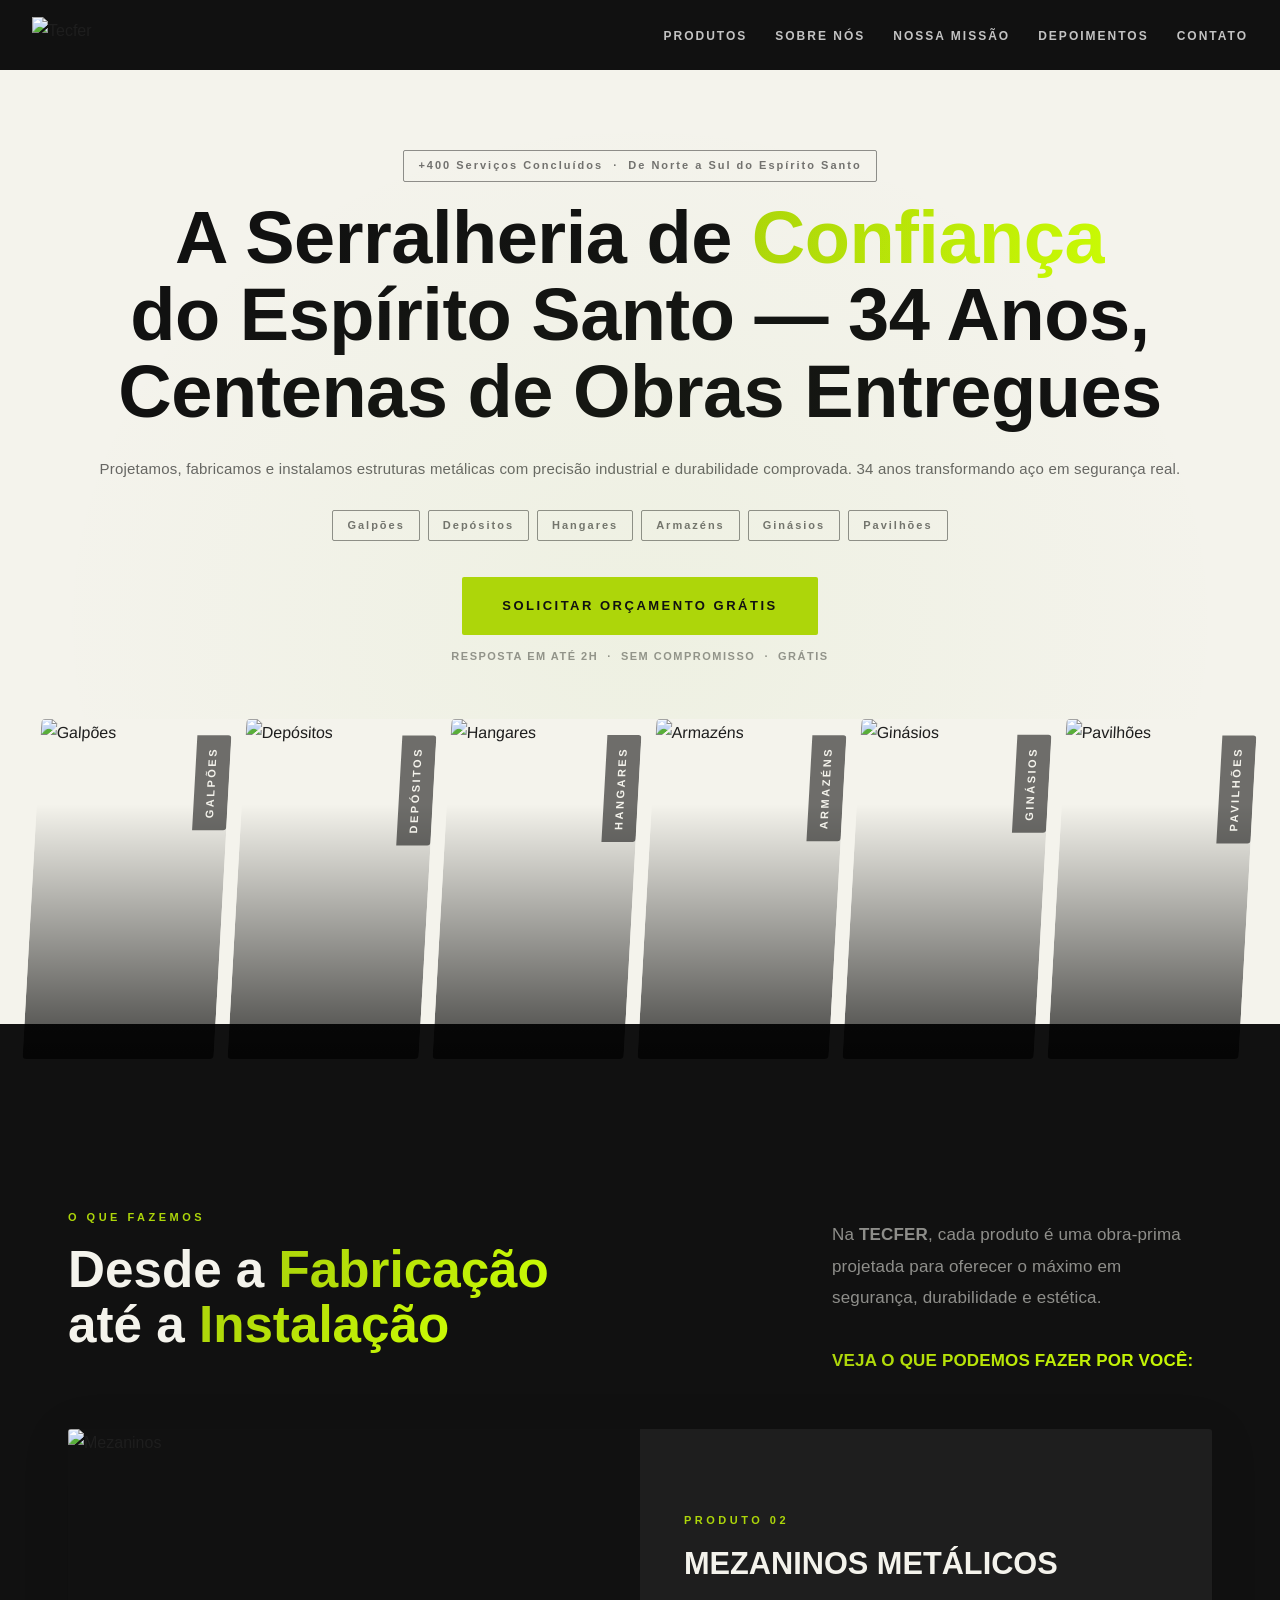
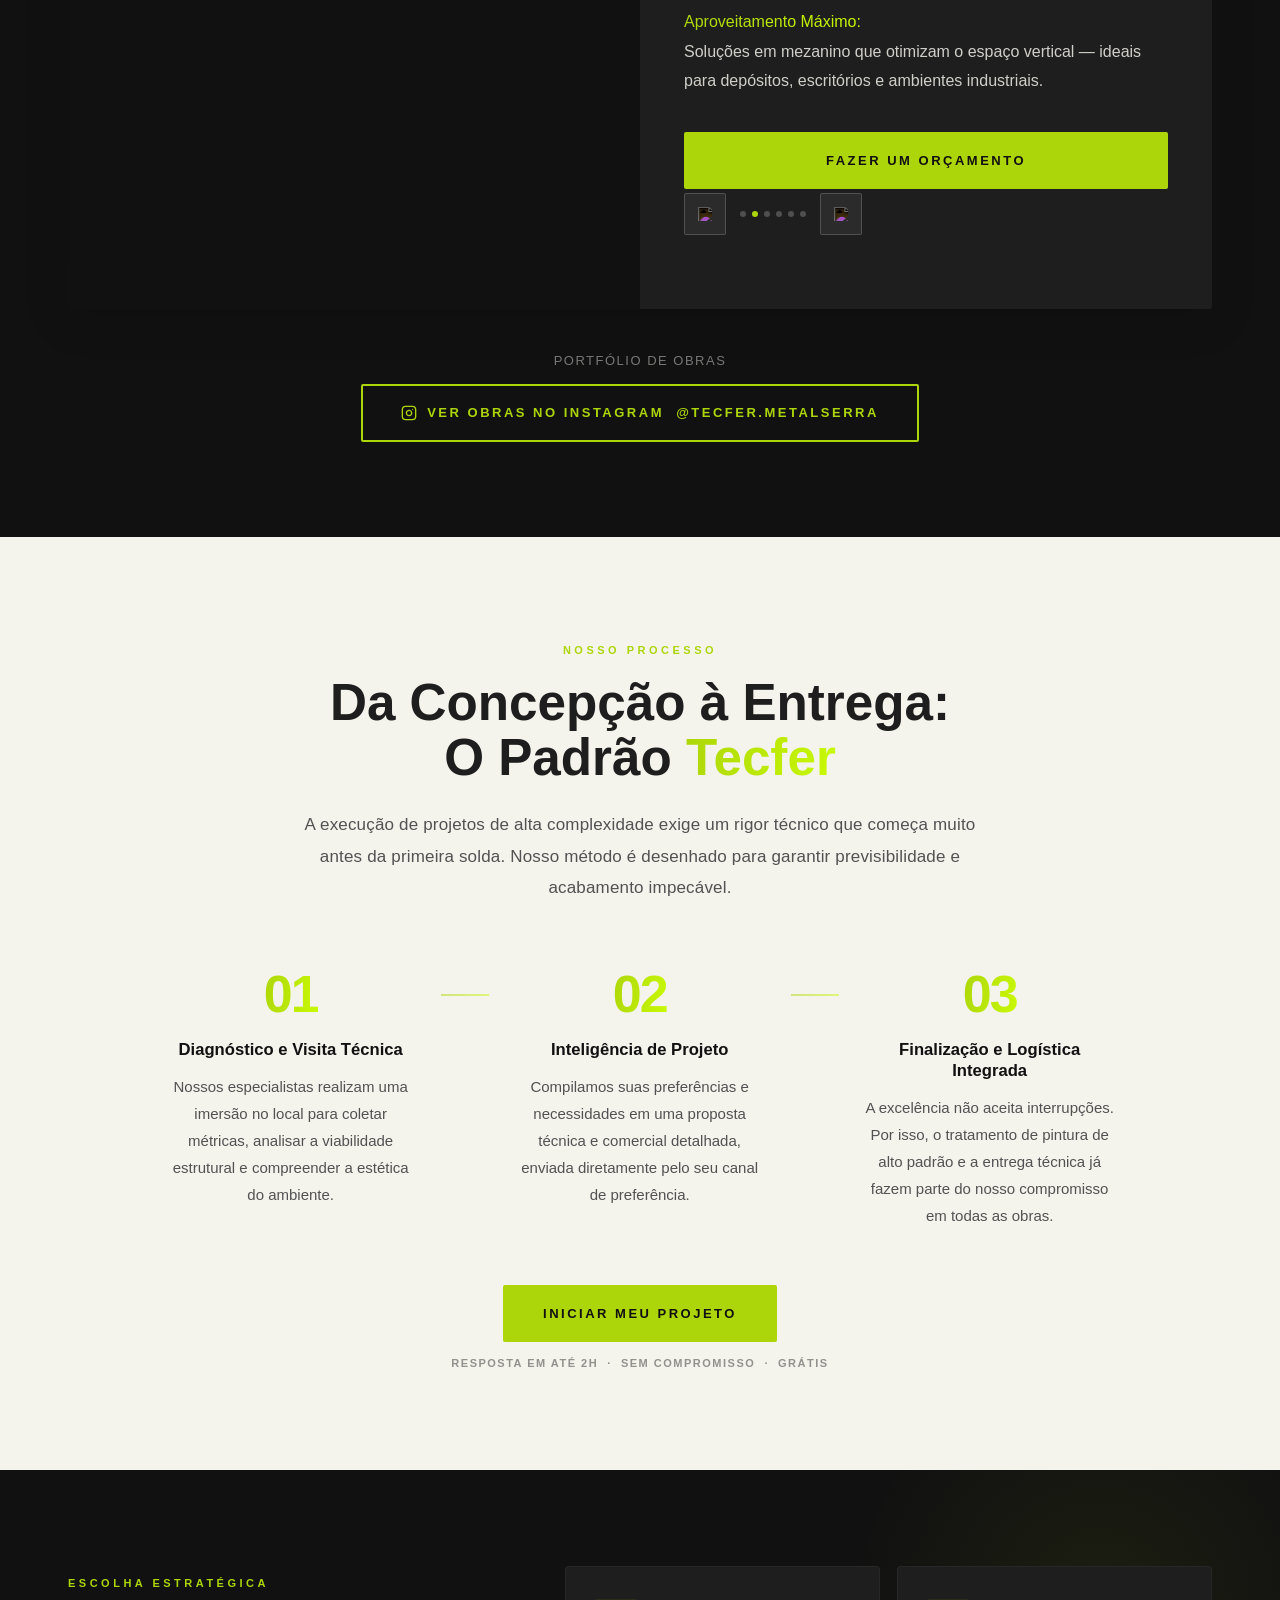
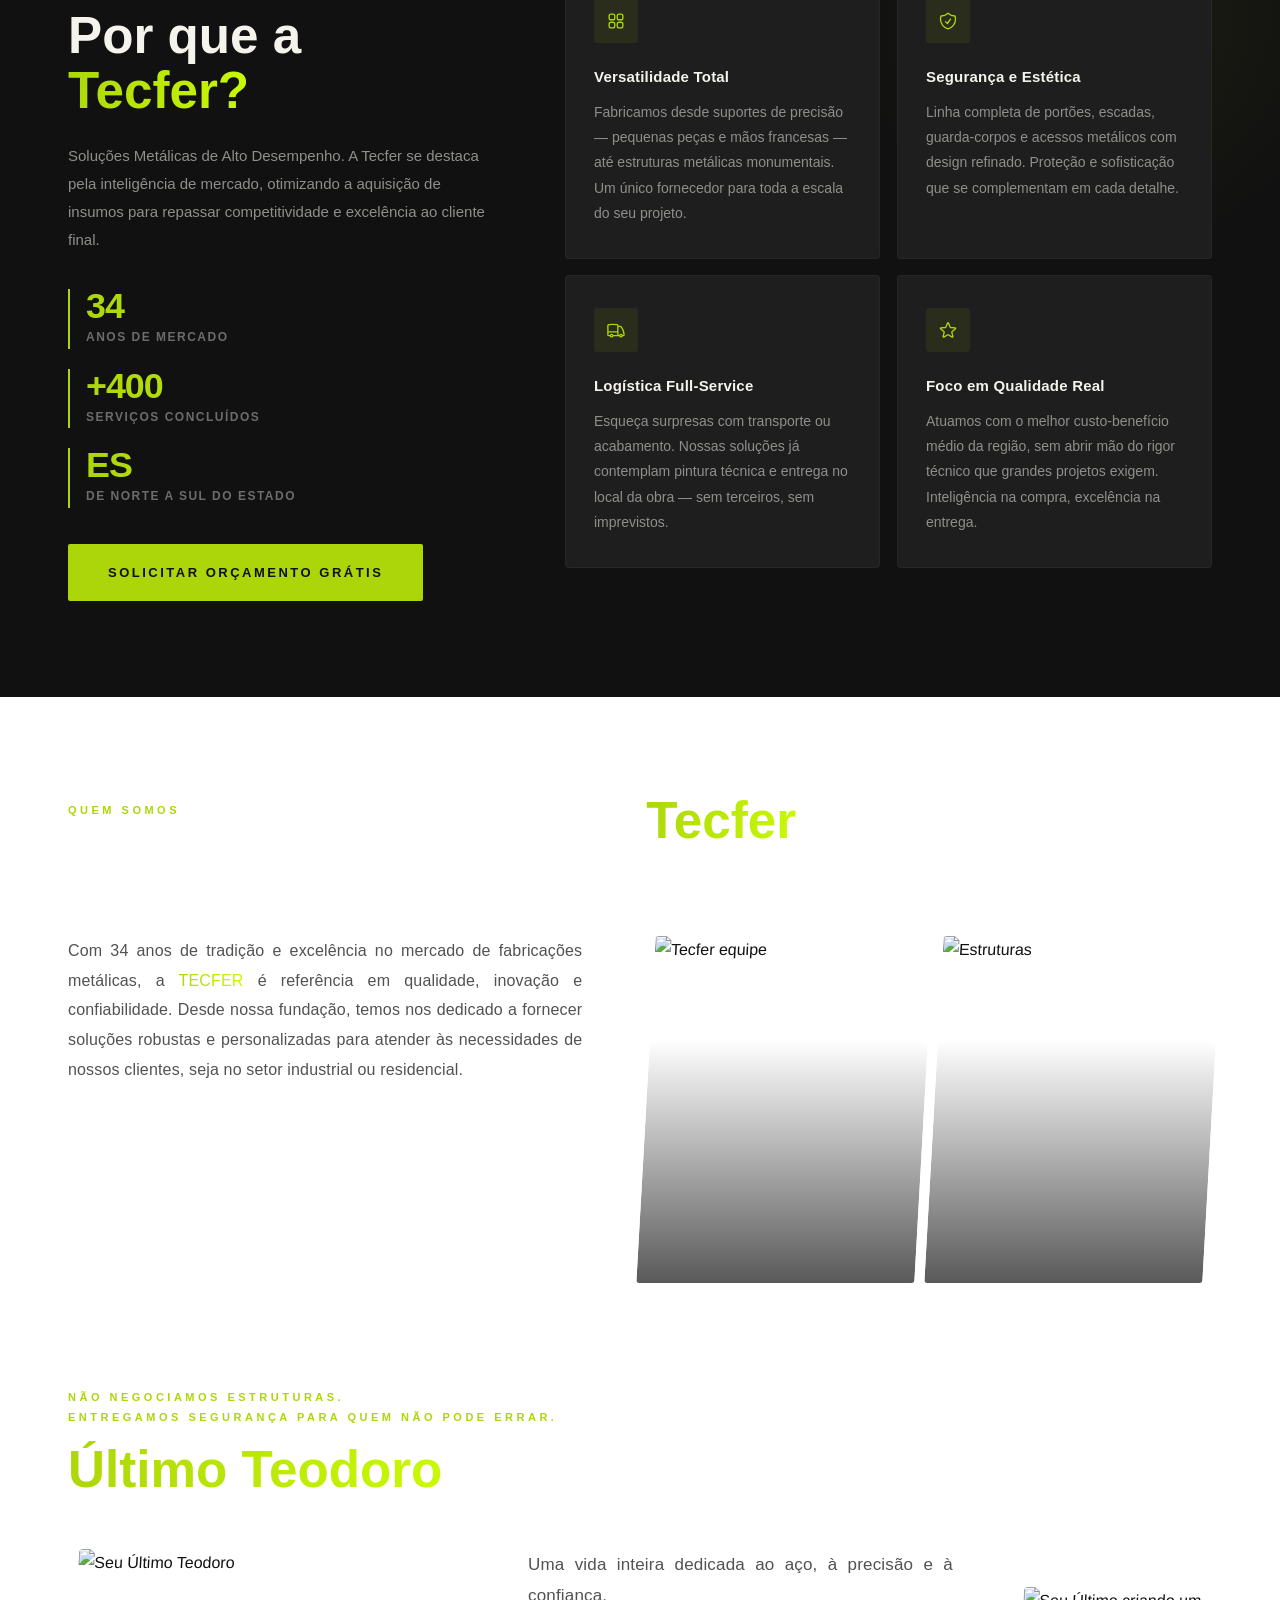
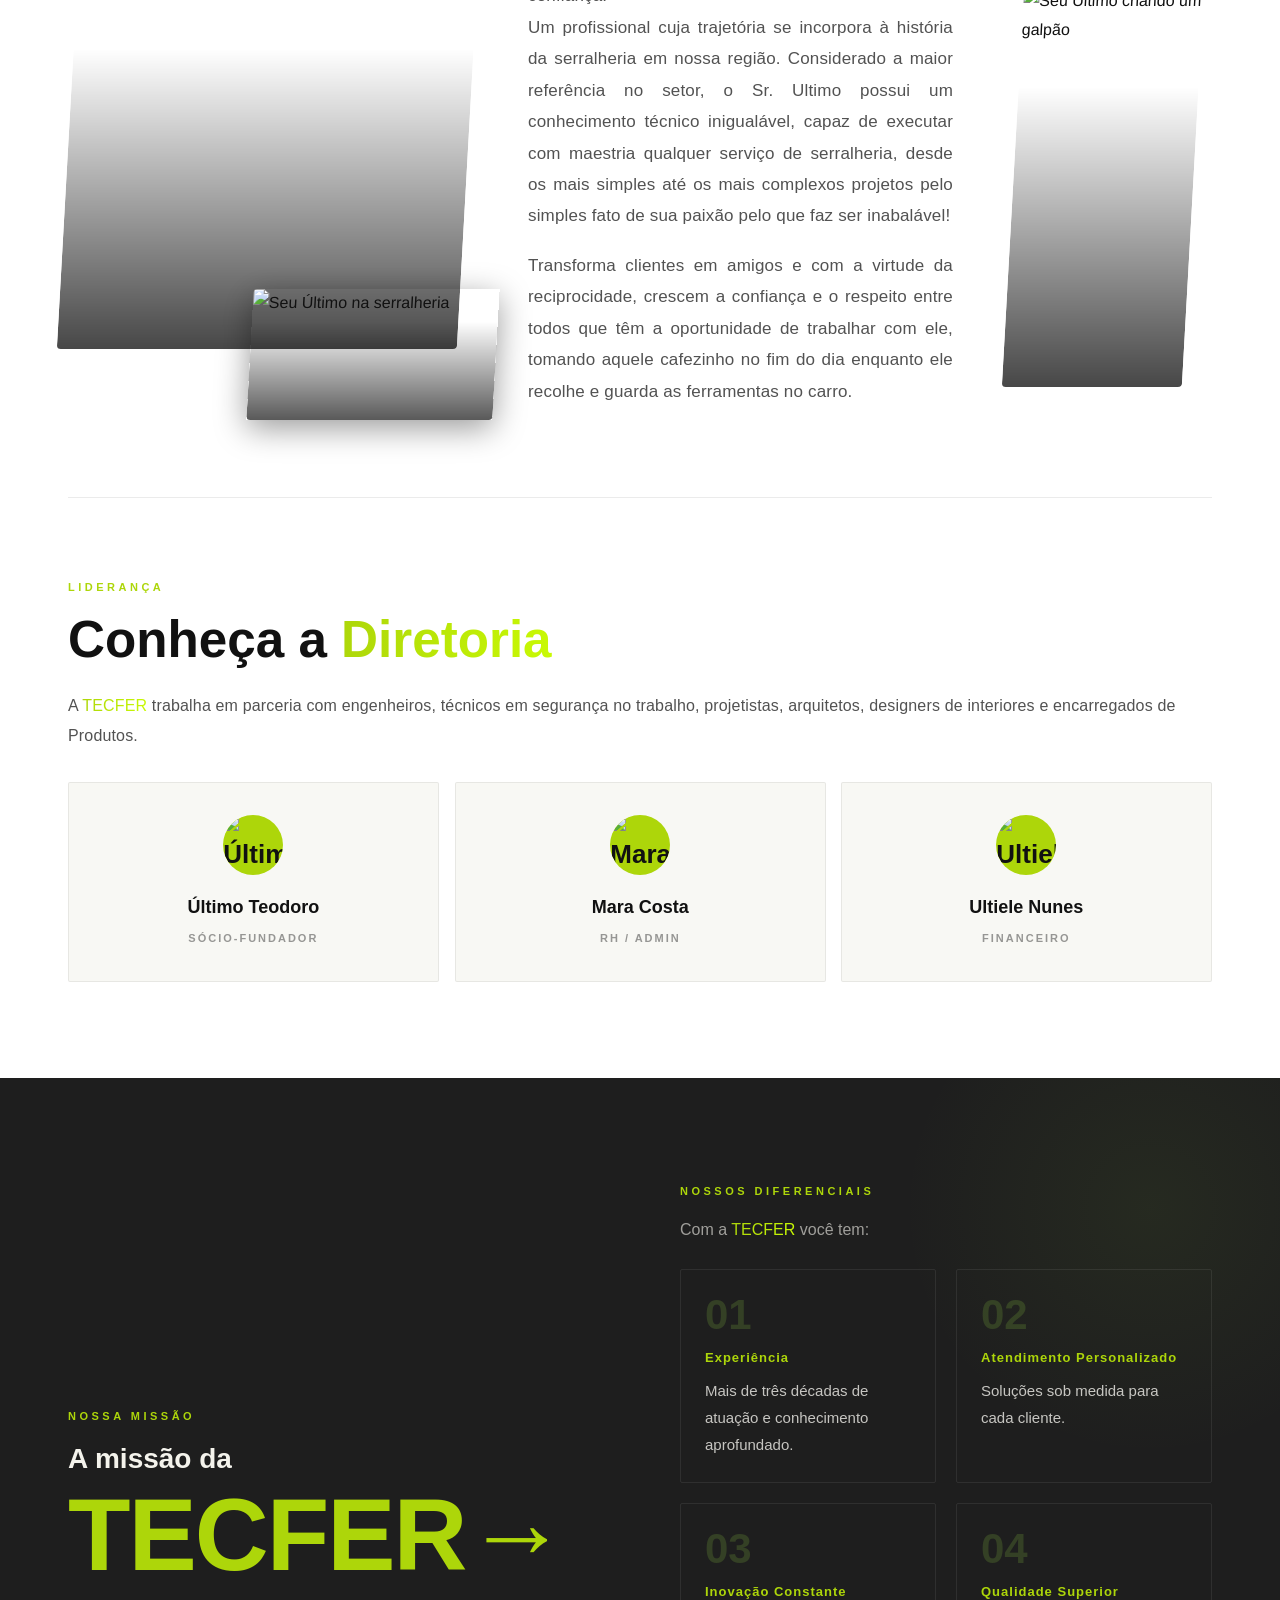
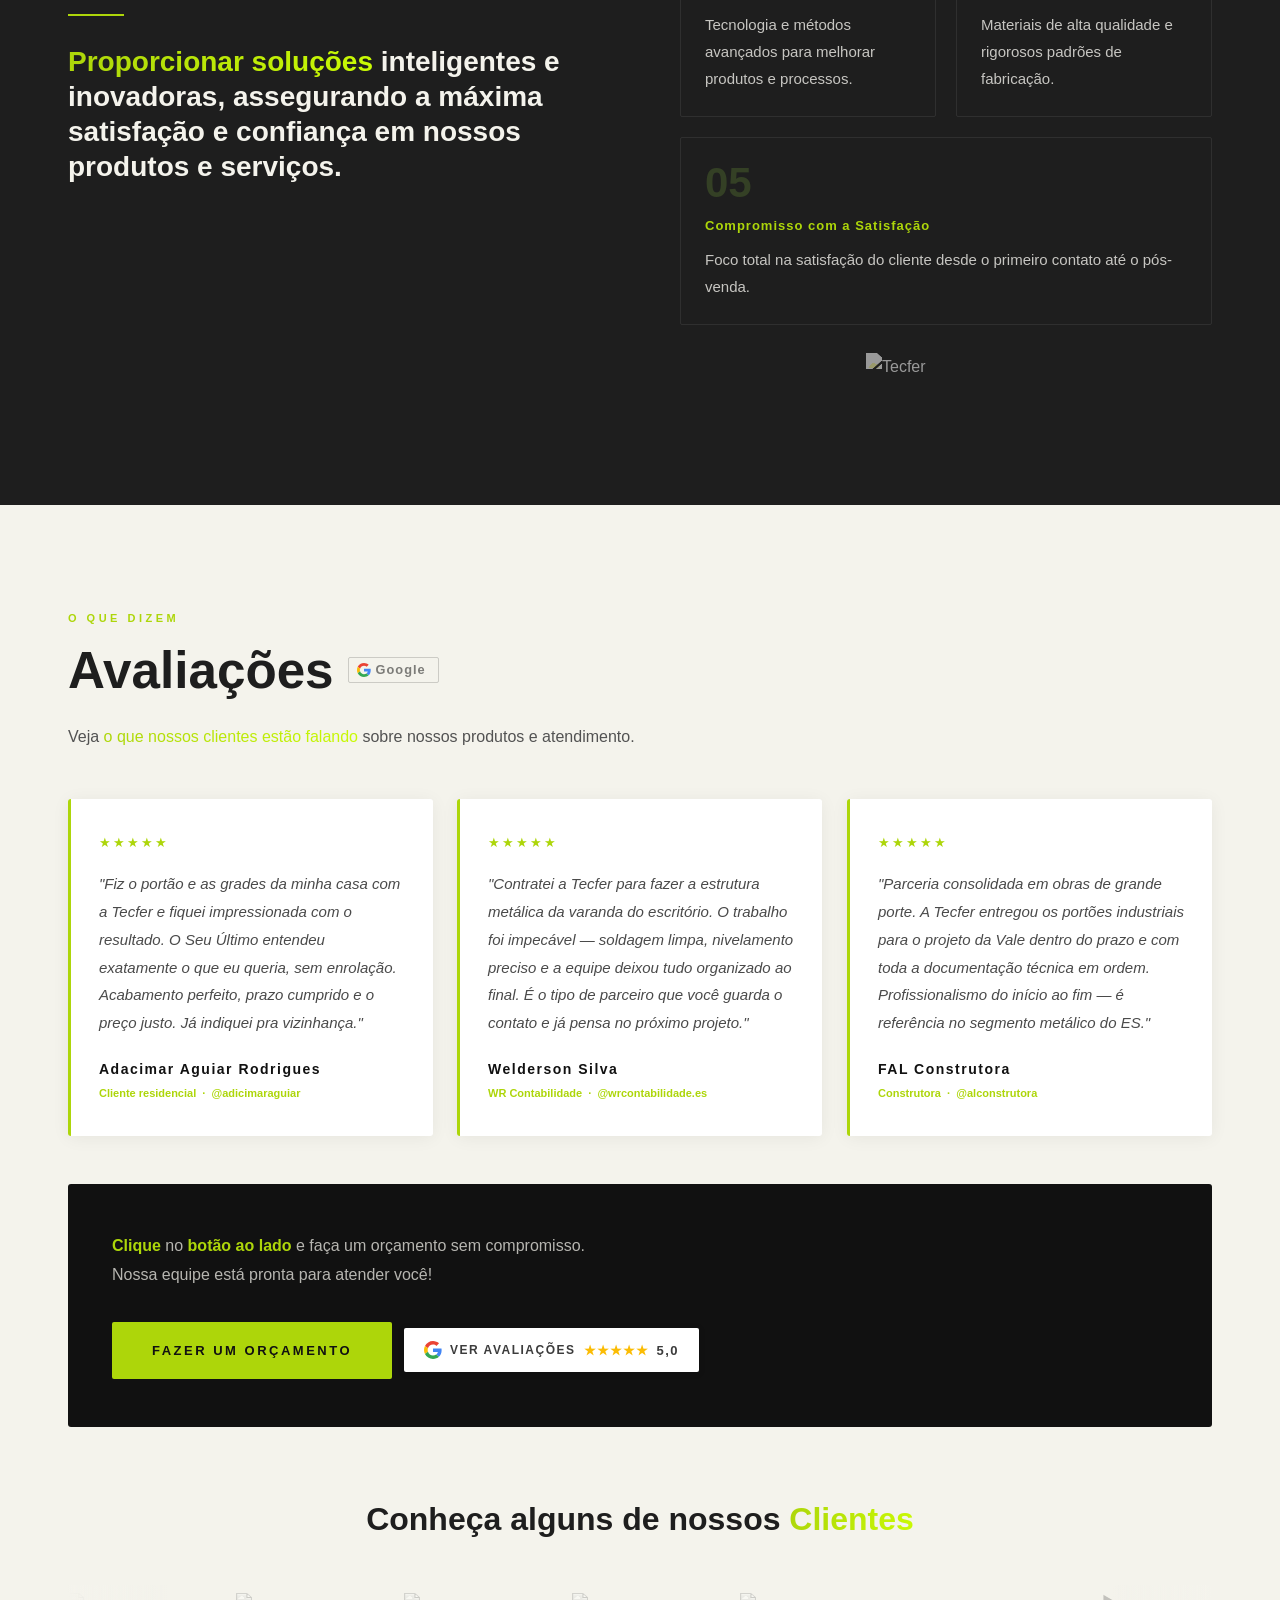
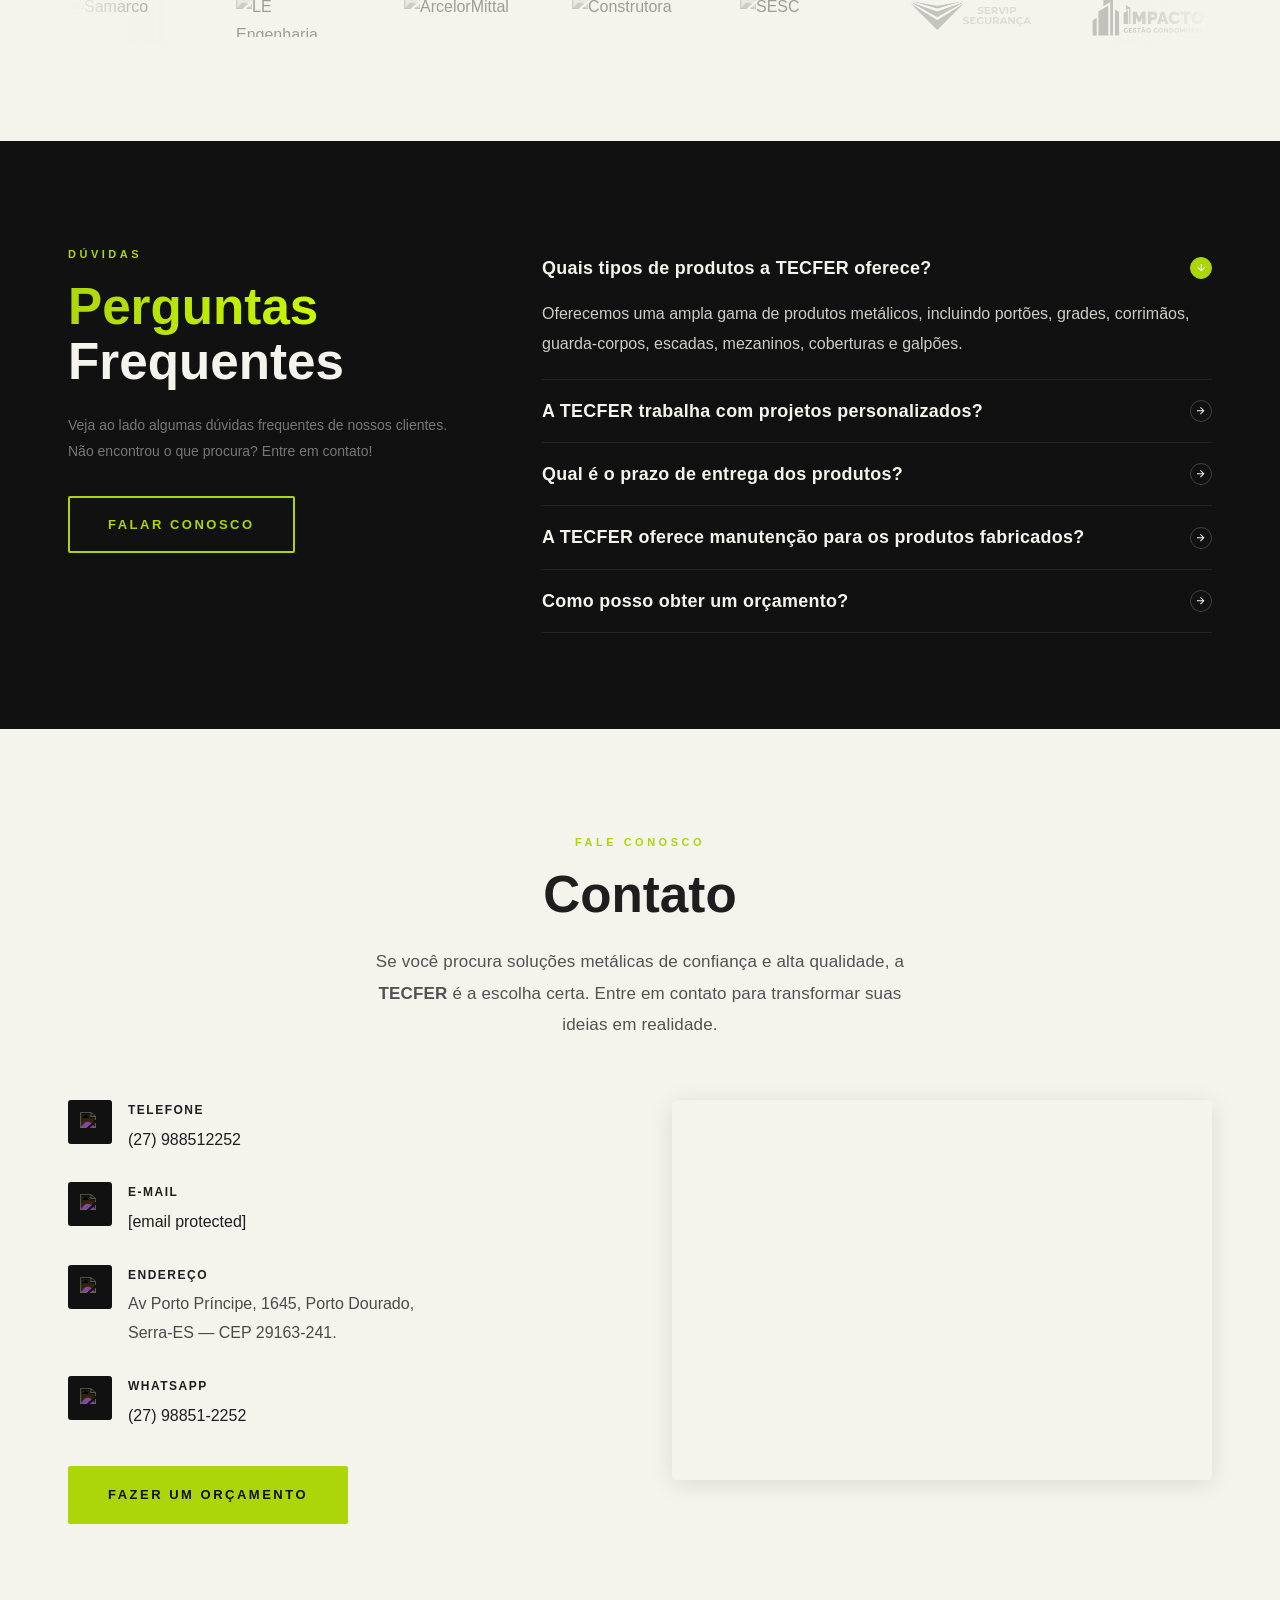
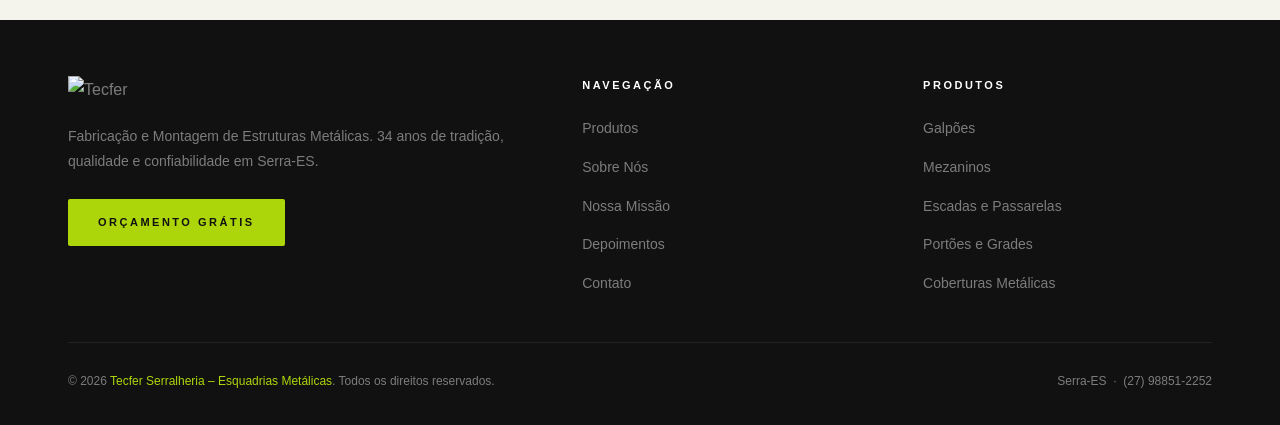
==== commit bfcb2c4f: "Update index.html" ====
--- a/index.html
+++ b/index.html
@@ -1356,9 +1356,9 @@
       <h2 class="s-title">Conheça a <span class="verde">Diretoria</span></h2>
       <p class="s-text body-17">A <span class="verde">TECFER</span> trabalha em parceria com engenheiros, técnicos em segurança no trabalho, projetistas, arquitetos, designers de interiores e encarregados de Produtos.</p>
       <div class="diretoria-grid">
-        <div class="dir-card reveal d2"><div class="dir-avatar"><img src="assets/img/ultimo.png" alt="Último Teodoro" width="60" height="60" loading="lazy" decoding="async" /></div><h3>Último Teodoro</h3><p>Sócio-Fundador</p></div>
-        <div class="dir-card reveal d1"><div class="dir-avatar"><img src="assets/img/mara.png" alt="Mara Costa" width="60" height="60" loading="lazy" decoding="async" /></div><h3>Mara Costa</h3><p>RH / ADMIN</p></div>
-        <div class="dir-card reveal d3"><div class="dir-avatar"><img src="assets/img/tiele.png" alt="Ultiele Nunes" width="60" height="60" loading="lazy" decoding="async" /></div><h3>Ultiele Nunes</h3><p>Financeiro</p></div>
+        <div class="dir-card reveal d2"><div class="dir-avatar"><img src="assets/img/ultimo.webp" alt="Último Teodoro" width="60" height="60" loading="lazy" decoding="async" /></div><h3>Último Teodoro</h3><p>Sócio-Fundador</p></div>
+        <div class="dir-card reveal d1"><div class="dir-avatar"><img src="assets/img/mara.webp" alt="Mara Costa" width="60" height="60" loading="lazy" decoding="async" /></div><h3>Mara Costa</h3><p>RH / ADMIN</p></div>
+        <div class="dir-card reveal d3"><div class="dir-avatar"><img src="assets/img/tiele.webp" alt="Ultiele Nunes" width="60" height="60" loading="lazy" decoding="async" /></div><h3>Ultiele Nunes</h3><p>Financeiro</p></div>
       </div>
     </div>
   </div>
